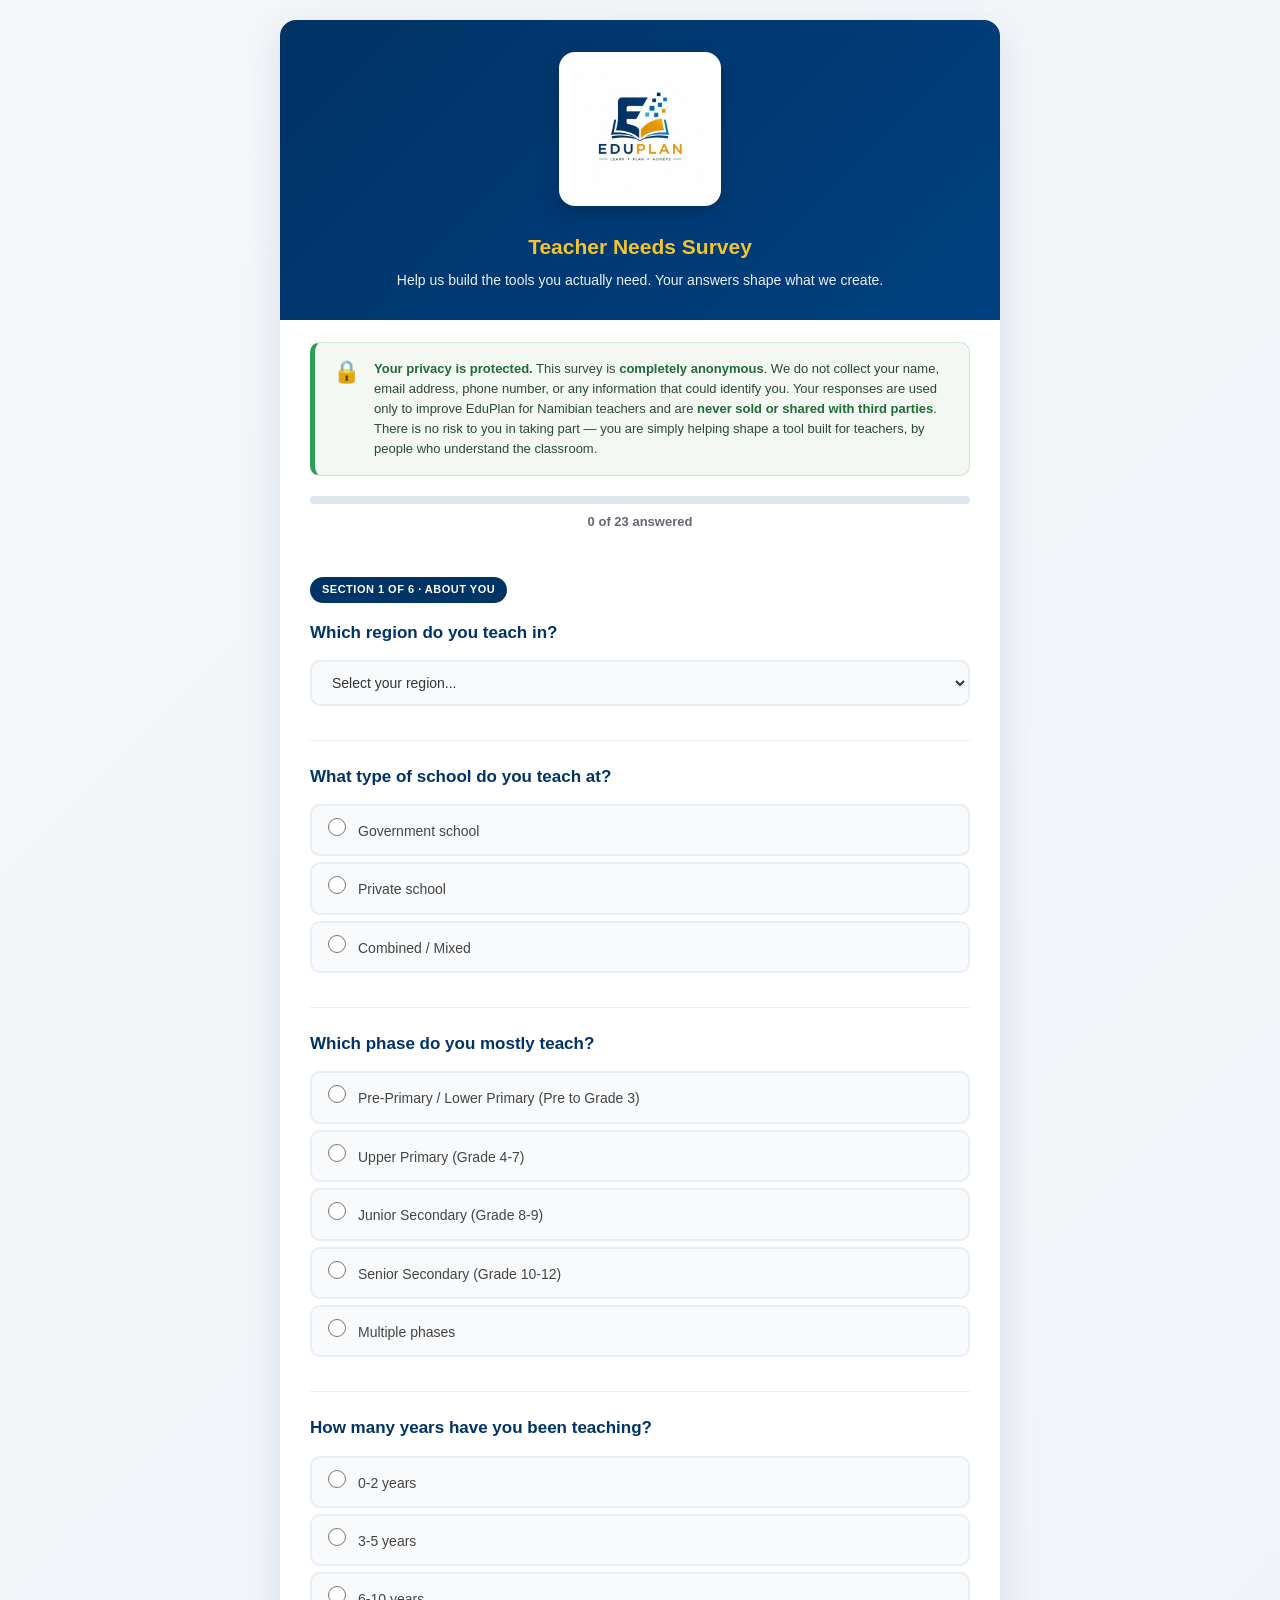
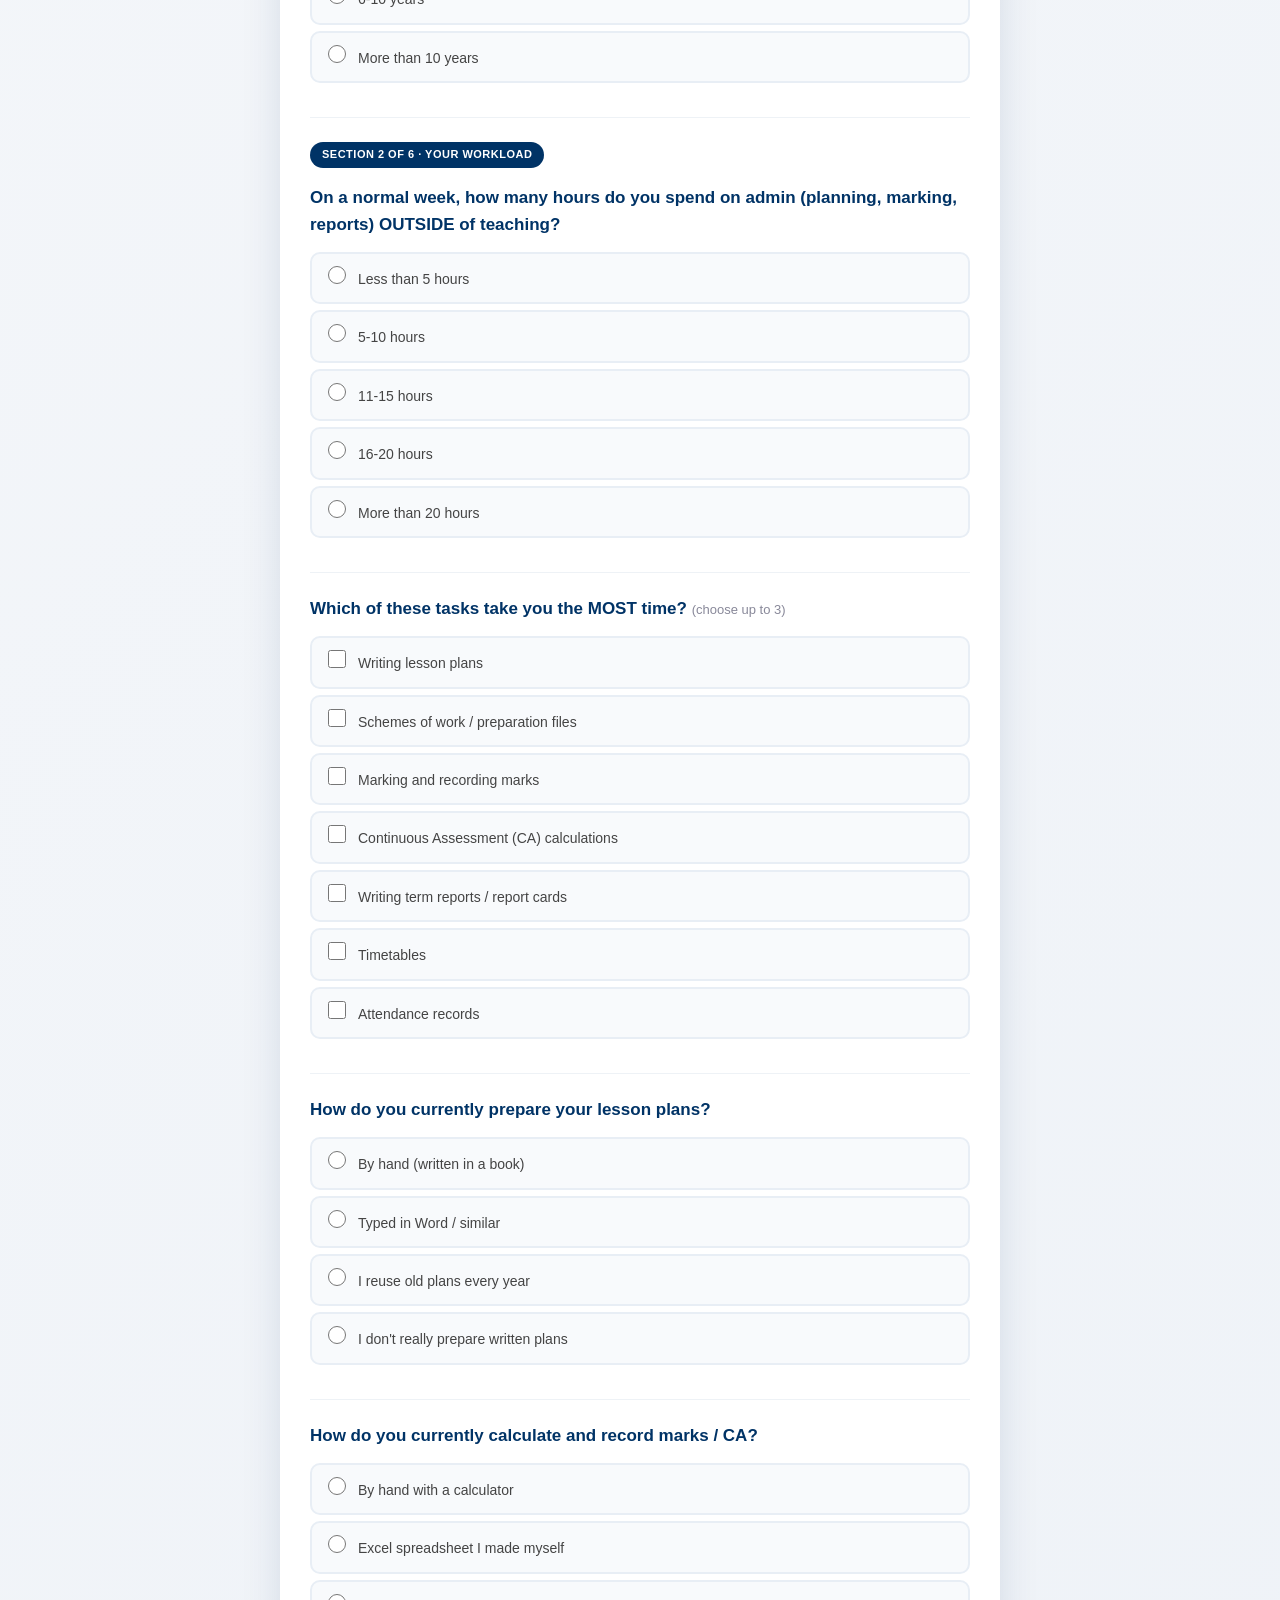
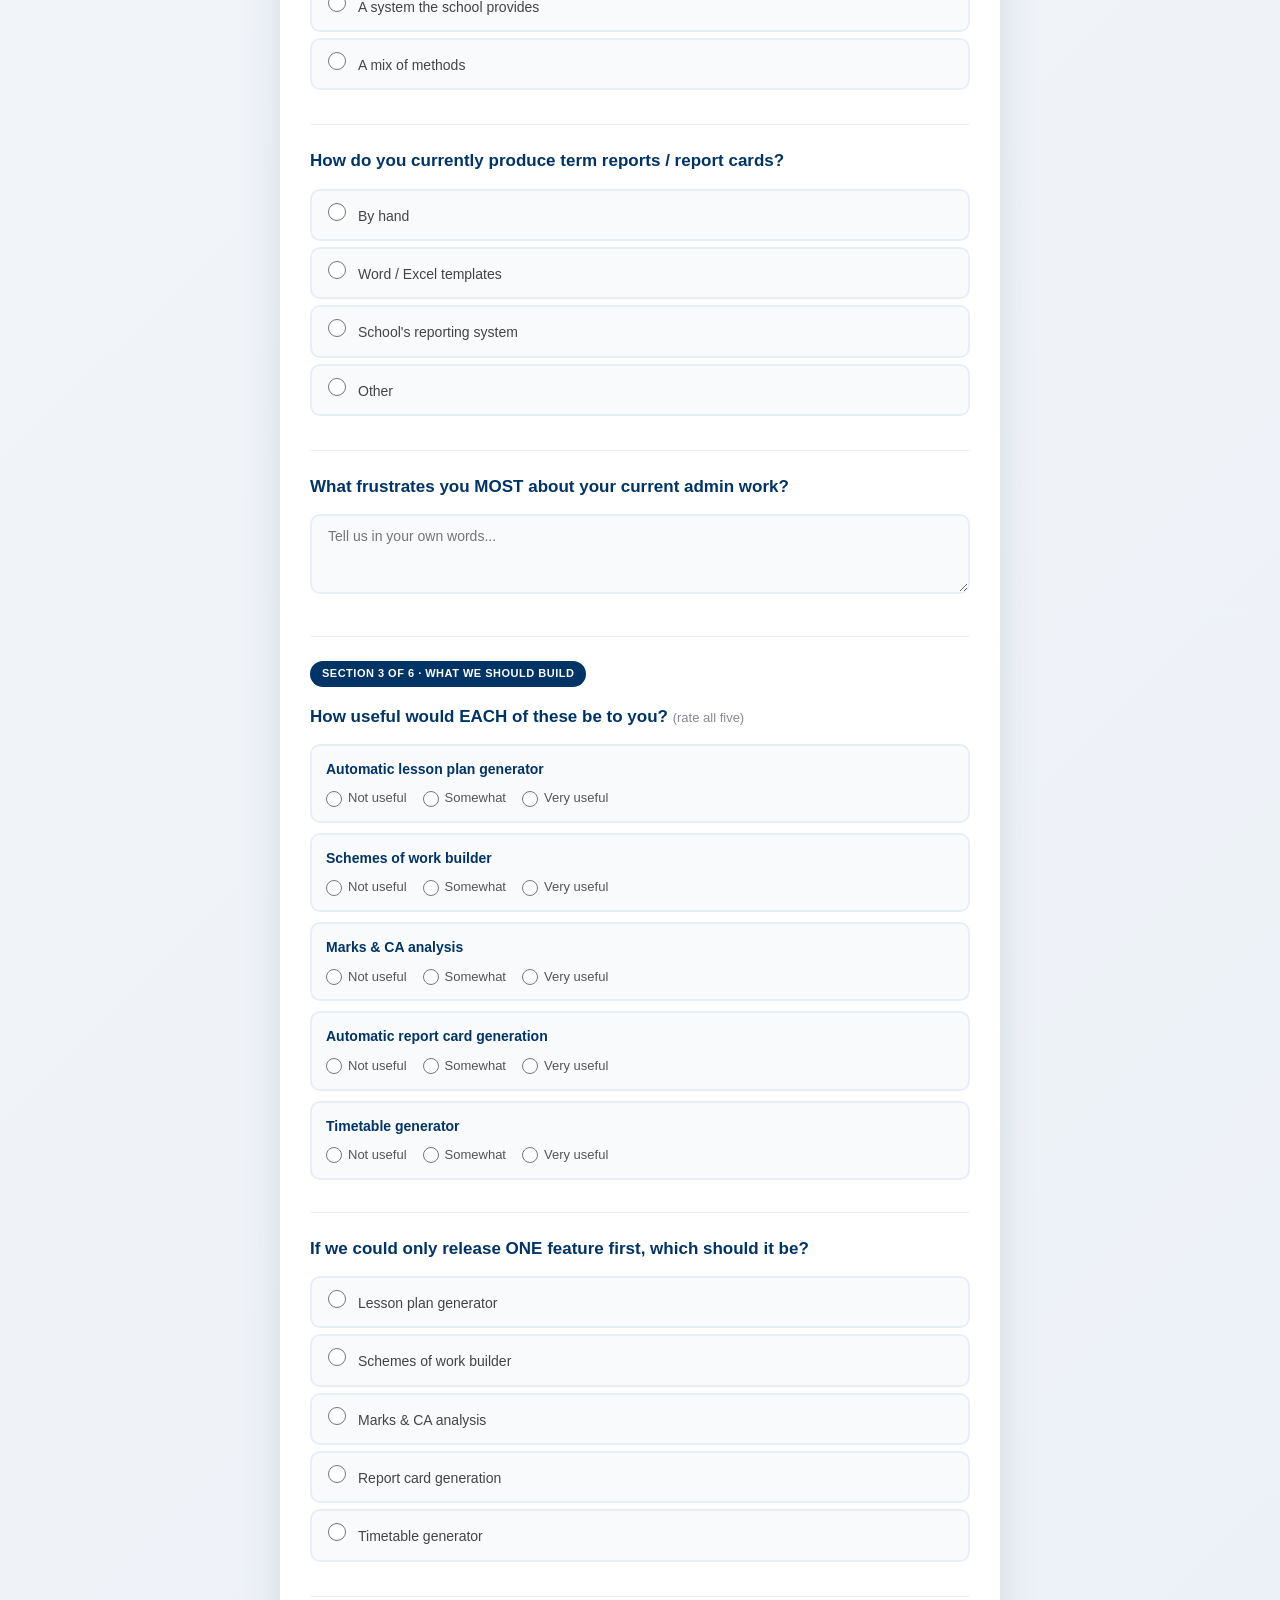
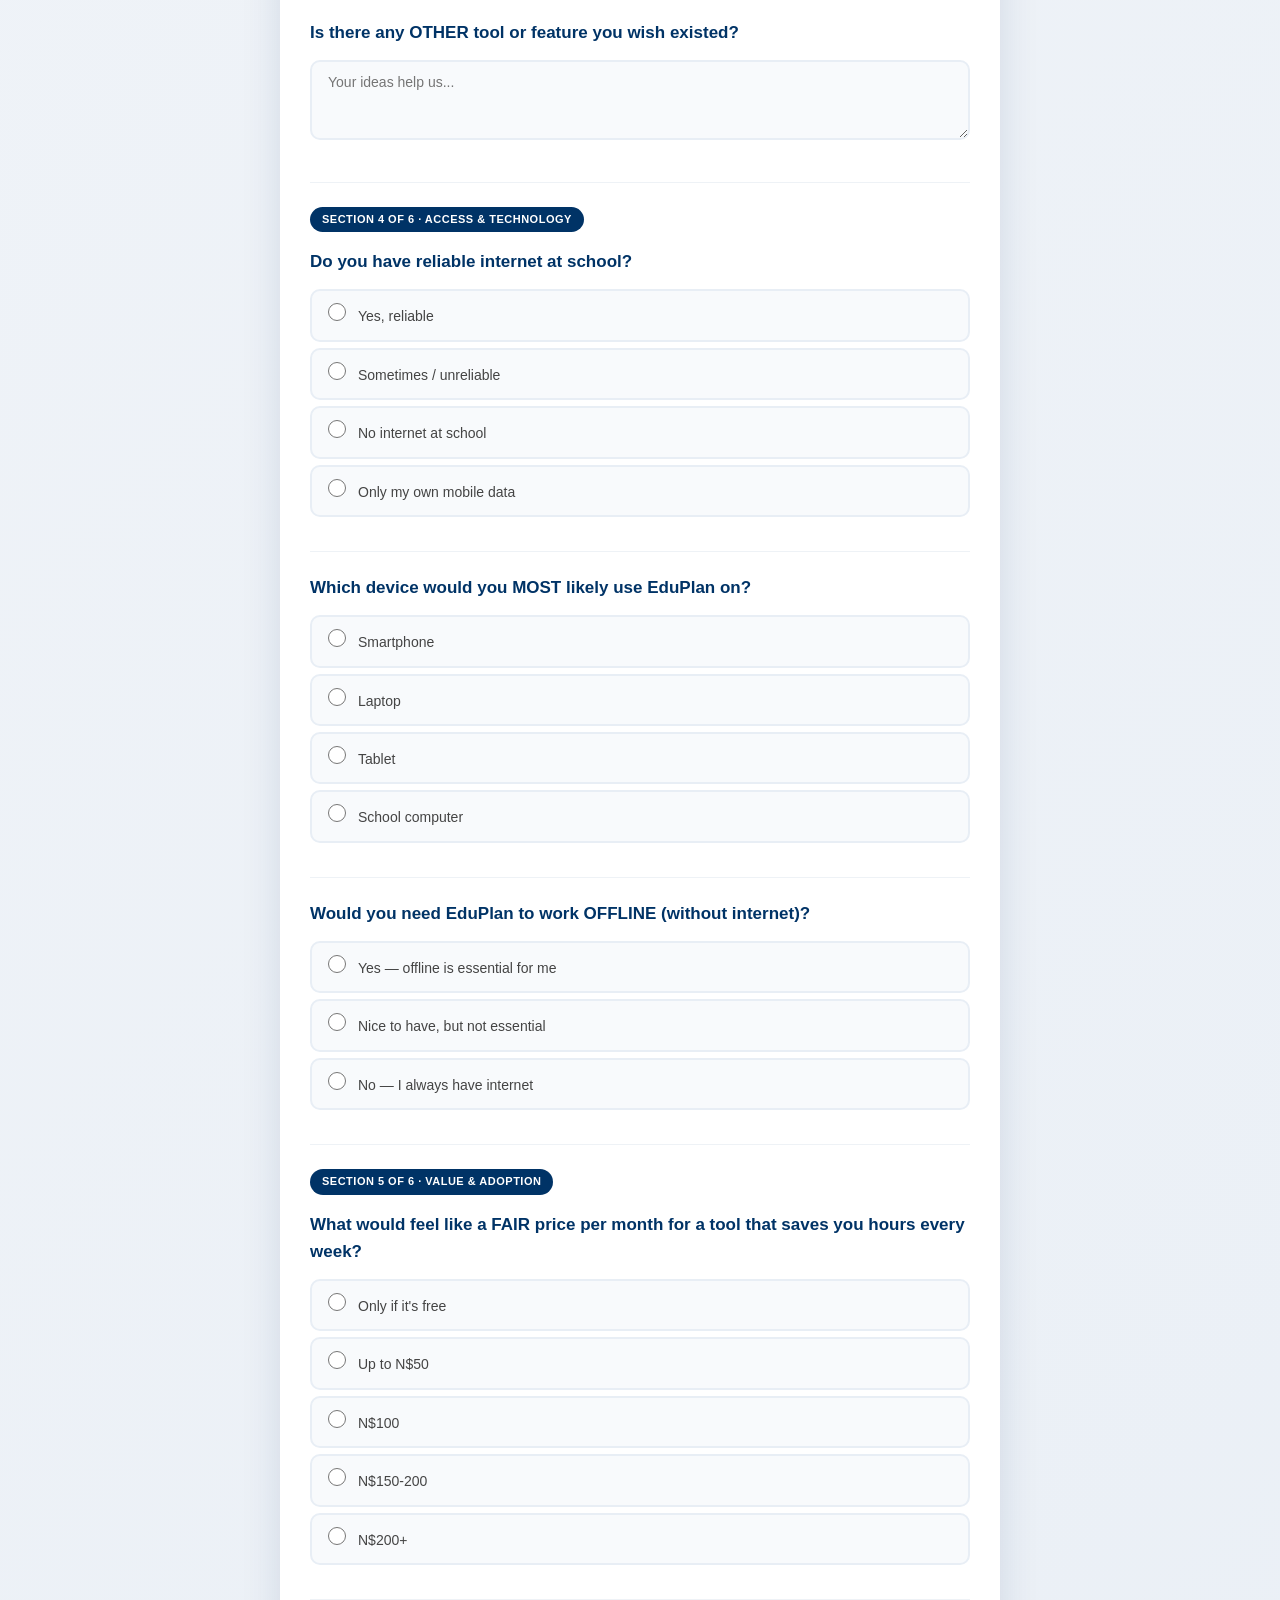
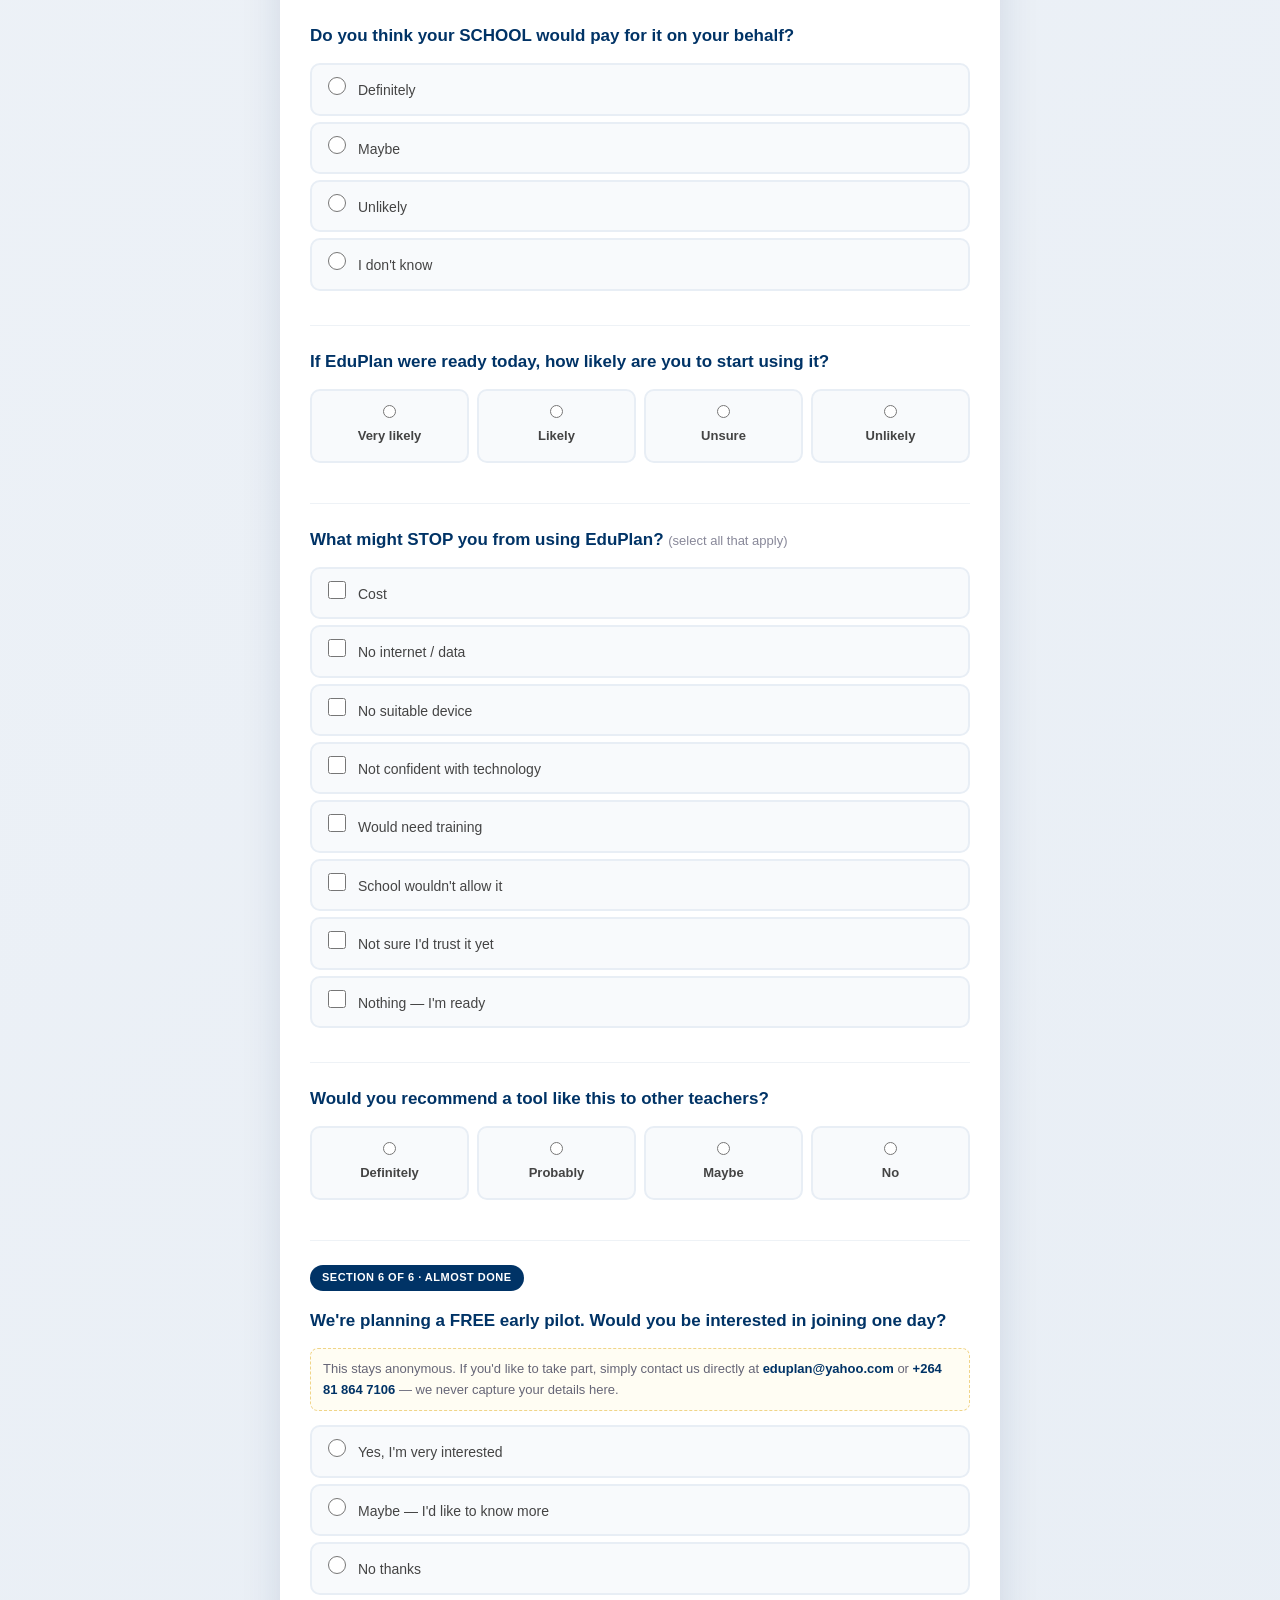
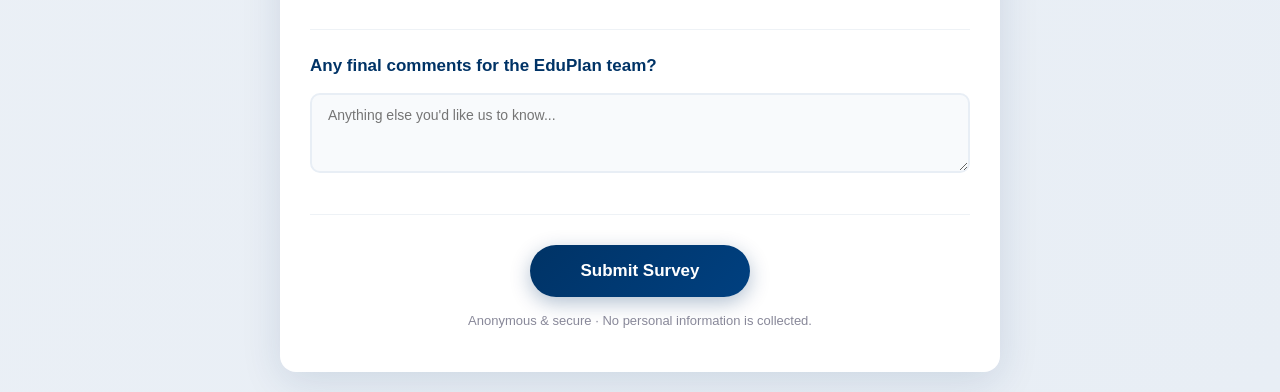
==== index.html @ f4e830ad "Add files via upload" ====
<!DOCTYPE html>
<html lang="en">

<head>
    <meta charset="UTF-8">
    <meta name="viewport" content="width=device-width, initial-scale=1.0">
    <title>EduPlan Namibia — Teacher Needs Survey</title>
    <link rel="stylesheet" href="styles.css">
</head>

<body>
    <div class="container">
        <div class="header">
            <div class="logo-card">
                <img src="[data-uri]"
                    alt="EduPlan Namibia Logo" class="logo-img">
            </div>
            <h2>Teacher Needs Survey</h2>
            <p class="subtitle">Help us build the tools you actually need. Your answers shape what we create.</p>
        </div>

        <!-- PRIVACY DISCLAIMER -->
        <div class="disclaimer">
            <div class="disclaimer-icon">🔒</div>
            <div class="disclaimer-text">
                <strong>Your privacy is protected.</strong>
                This survey is <strong>completely anonymous</strong>. We do not collect your name,
                email address, phone number, or any information that could identify you.
                Your responses are used only to improve EduPlan for Namibian teachers and are
                <strong>never sold or shared with third parties</strong>. There is no risk to you
                in taking part — you are simply helping shape a tool built for teachers, by people
                who understand the classroom.
            </div>
        </div>

        <div class="progress-container">
            <div class="progress-bar">
                <div class="progress-fill" id="progressFill"></div>
            </div>
            <p class="progress-text"><span id="currentQuestion">0</span> of <span id="totalQuestions">23</span> answered
            </p>
        </div>

        <form id="surveyForm" class="survey-form">

            <!-- SECTION 1: ABOUT YOU (anonymous) -->
            <div class="question-container" id="q1">
                <div class="question-header"><span class="section-label">Section 1 of 6 · About You</span></div>
                <h2>Which region do you teach in?</h2>
                <div class="form-group">
                    <select name="q1_region" class="select" required>
                        <option value="">Select your region...</option>
                        <option>Zambezi</option>
                        <option>Erongo</option>
                        <option>Hardap</option>
                        <option>//Karas</option>
                        <option>Kavango East</option>
                        <option>Kavango West</option>
                        <option>Khomas</option>
                        <option>Kunene</option>
                        <option>Ohangwena</option>
                        <option>Omaheke</option>
                        <option>Omusati</option>
                        <option>Oshana</option>
                        <option>Oshikoto</option>
                        <option>Otjozondjupa</option>
                    </select>
                </div>
            </div>

            <div class="question-container" id="q2">
                <h2>What type of school do you teach at?</h2>
                <div class="form-group">
                    <label class="radio-option"><input type="radio" name="q2_schooltype" value="government"
                            required><span class="radio-text">Government school</span></label>
                    <label class="radio-option"><input type="radio" name="q2_schooltype" value="private"><span
                            class="radio-text">Private school</span></label>
                    <label class="radio-option"><input type="radio" name="q2_schooltype" value="combined"><span
                            class="radio-text">Combined / Mixed</span></label>
                </div>
            </div>

            <div class="question-container" id="q3">
                <h2>Which phase do you mostly teach?</h2>
                <div class="form-group">
                    <label class="radio-option"><input type="radio" name="q3_grade" value="prelower" required><span
                            class="radio-text">Pre-Primary / Lower Primary (Pre to Grade 3)</span></label>
                    <label class="radio-option"><input type="radio" name="q3_grade" value="upperprimary"><span
                            class="radio-text">Upper Primary (Grade 4-7)</span></label>
                    <label class="radio-option"><input type="radio" name="q3_grade" value="junior"><span
                            class="radio-text">Junior Secondary (Grade 8-9)</span></label>
                    <label class="radio-option"><input type="radio" name="q3_grade" value="senior"><span
                            class="radio-text">Senior Secondary (Grade 10-12)</span></label>
                    <label class="radio-option"><input type="radio" name="q3_grade" value="multiple"><span
                            class="radio-text">Multiple phases</span></label>
                </div>
            </div>

            <div class="question-container" id="q4">
                <h2>How many years have you been teaching?</h2>
                <div class="form-group">
                    <label class="radio-option"><input type="radio" name="q4_experience" value="0-2" required><span
                            class="radio-text">0-2 years</span></label>
                    <label class="radio-option"><input type="radio" name="q4_experience" value="3-5"><span
                            class="radio-text">3-5 years</span></label>
                    <label class="radio-option"><input type="radio" name="q4_experience" value="6-10"><span
                            class="radio-text">6-10 years</span></label>
                    <label class="radio-option"><input type="radio" name="q4_experience" value="10+"><span
                            class="radio-text">More than 10 years</span></label>
                </div>
            </div>

            <!-- SECTION 2: WORKLOAD -->
            <div class="question-container" id="q5">
                <div class="question-header"><span class="section-label">Section 2 of 6 · Your Workload</span></div>
                <h2>On a normal week, how many hours do you spend on admin (planning, marking, reports) OUTSIDE of
                    teaching?</h2>
                <div class="form-group">
                    <label class="radio-option"><input type="radio" name="q5_adminhours" value="under5" required><span
                            class="radio-text">Less than 5 hours</span></label>
                    <label class="radio-option"><input type="radio" name="q5_adminhours" value="5-10"><span
                            class="radio-text">5-10 hours</span></label>
                    <label class="radio-option"><input type="radio" name="q5_adminhours" value="11-15"><span
                            class="radio-text">11-15 hours</span></label>
                    <label class="radio-option"><input type="radio" name="q5_adminhours" value="16-20"><span
                            class="radio-text">16-20 hours</span></label>
                    <label class="radio-option"><input type="radio" name="q5_adminhours" value="20+"><span
                            class="radio-text">More than 20 hours</span></label>
                </div>
            </div>

            <div class="question-container" id="q6">
                <h2>Which of these tasks take you the MOST time? <span class="optional">(choose up to 3)</span></h2>
                <div class="form-group">
                    <label class="checkbox-option"><input type="checkbox" name="q6_tasks" value="lesson_plans"><span
                            class="checkbox-text">Writing lesson plans</span></label>
                    <label class="checkbox-option"><input type="checkbox" name="q6_tasks" value="schemes"><span
                            class="checkbox-text">Schemes of work / preparation files</span></label>
                    <label class="checkbox-option"><input type="checkbox" name="q6_tasks" value="marking"><span
                            class="checkbox-text">Marking and recording marks</span></label>
                    <label class="checkbox-option"><input type="checkbox" name="q6_tasks" value="ca"><span
                            class="checkbox-text">Continuous Assessment (CA) calculations</span></label>
                    <label class="checkbox-option"><input type="checkbox" name="q6_tasks" value="reports"><span
                            class="checkbox-text">Writing term reports / report cards</span></label>
                    <label class="checkbox-option"><input type="checkbox" name="q6_tasks" value="timetable"><span
                            class="checkbox-text">Timetables</span></label>
                    <label class="checkbox-option"><input type="checkbox" name="q6_tasks" value="attendance"><span
                            class="checkbox-text">Attendance records</span></label>
                </div>
            </div>

            <div class="question-container" id="q7">
                <h2>How do you currently prepare your lesson plans?</h2>
                <div class="form-group">
                    <label class="radio-option"><input type="radio" name="q7_planning" value="byhand" required><span
                            class="radio-text">By hand (written in a book)</span></label>
                    <label class="radio-option"><input type="radio" name="q7_planning" value="word"><span
                            class="radio-text">Typed in Word / similar</span></label>
                    <label class="radio-option"><input type="radio" name="q7_planning" value="reuse"><span
                            class="radio-text">I reuse old plans every year</span></label>
                    <label class="radio-option"><input type="radio" name="q7_planning" value="none"><span
                            class="radio-text">I don't really prepare written plans</span></label>
                </div>
            </div>

            <div class="question-container" id="q8">
                <h2>How do you currently calculate and record marks / CA?</h2>
                <div class="form-group">
                    <label class="radio-option"><input type="radio" name="q8_marks" value="byhand" required><span
                            class="radio-text">By hand with a calculator</span></label>
                    <label class="radio-option"><input type="radio" name="q8_marks" value="excel"><span
                            class="radio-text">Excel spreadsheet I made myself</span></label>
                    <label class="radio-option"><input type="radio" name="q8_marks" value="school_system"><span
                            class="radio-text">A system the school provides</span></label>
                    <label class="radio-option"><input type="radio" name="q8_marks" value="mixed"><span
                            class="radio-text">A mix of methods</span></label>
                </div>
            </div>

            <div class="question-container" id="q9">
                <h2>How do you currently produce term reports / report cards?</h2>
                <div class="form-group">
                    <label class="radio-option"><input type="radio" name="q9_reports" value="byhand" required><span
                            class="radio-text">By hand</span></label>
                    <label class="radio-option"><input type="radio" name="q9_reports" value="word_excel"><span
                            class="radio-text">Word / Excel templates</span></label>
                    <label class="radio-option"><input type="radio" name="q9_reports" value="school_system"><span
                            class="radio-text">School's reporting system</span></label>
                    <label class="radio-option"><input type="radio" name="q9_reports" value="other"><span
                            class="radio-text">Other</span></label>
                </div>
            </div>

            <div class="question-container" id="q10">
                <h2>What frustrates you MOST about your current admin work?</h2>
                <div class="form-group">
                    <textarea name="q10_frustration" rows="3" class="textarea"
                        placeholder="Tell us in your own words..."></textarea>
                </div>
            </div>

            <!-- SECTION 3: FEATURE PRIORITIES -->
            <div class="question-container" id="q11">
                <div class="question-header"><span class="section-label">Section 3 of 6 · What We Should Build</span>
                </div>
                <h2>How useful would EACH of these be to you? <span class="optional">(rate all five)</span></h2>

                <div class="matrix-row">
                    <p class="matrix-label">Automatic lesson plan generator</p>
                    <div class="matrix-options">
                        <label><input type="radio" name="q11_lesson" value="not" required> Not useful</label>
                        <label><input type="radio" name="q11_lesson" value="somewhat"> Somewhat</label>
                        <label><input type="radio" name="q11_lesson" value="very"> Very useful</label>
                    </div>
                </div>
                <div class="matrix-row">
                    <p class="matrix-label">Schemes of work builder</p>
                    <div class="matrix-options">
                        <label><input type="radio" name="q11_schemes" value="not" required> Not useful</label>
                        <label><input type="radio" name="q11_schemes" value="somewhat"> Somewhat</label>
                        <label><input type="radio" name="q11_schemes" value="very"> Very useful</label>
                    </div>
                </div>
                <div class="matrix-row">
                    <p class="matrix-label">Marks &amp; CA analysis</p>
                    <div class="matrix-options">
                        <label><input type="radio" name="q11_marks" value="not" required> Not useful</label>
                        <label><input type="radio" name="q11_marks" value="somewhat"> Somewhat</label>
                        <label><input type="radio" name="q11_marks" value="very"> Very useful</label>
                    </div>
                </div>
                <div class="matrix-row">
                    <p class="matrix-label">Automatic report card generation</p>
                    <div class="matrix-options">
                        <label><input type="radio" name="q11_reports" value="not" required> Not useful</label>
                        <label><input type="radio" name="q11_reports" value="somewhat"> Somewhat</label>
                        <label><input type="radio" name="q11_reports" value="very"> Very useful</label>
                    </div>
                </div>
                <div class="matrix-row">
                    <p class="matrix-label">Timetable generator</p>
                    <div class="matrix-options">
                        <label><input type="radio" name="q11_timetable" value="not" required> Not useful</label>
                        <label><input type="radio" name="q11_timetable" value="somewhat"> Somewhat</label>
                        <label><input type="radio" name="q11_timetable" value="very"> Very useful</label>
                    </div>
                </div>
            </div>

            <div class="question-container" id="q12">
                <h2>If we could only release ONE feature first, which should it be?</h2>
                <div class="form-group">
                    <label class="radio-option"><input type="radio" name="q12_topfeature" value="lesson" required><span
                            class="radio-text">Lesson plan generator</span></label>
                    <label class="radio-option"><input type="radio" name="q12_topfeature" value="schemes"><span
                            class="radio-text">Schemes of work builder</span></label>
                    <label class="radio-option"><input type="radio" name="q12_topfeature" value="marks"><span
                            class="radio-text">Marks &amp; CA analysis</span></label>
                    <label class="radio-option"><input type="radio" name="q12_topfeature" value="reports"><span
                            class="radio-text">Report card generation</span></label>
                    <label class="radio-option"><input type="radio" name="q12_topfeature" value="timetable"><span
                            class="radio-text">Timetable generator</span></label>
                </div>
            </div>

            <div class="question-container" id="q13">
                <h2>Is there any OTHER tool or feature you wish existed?</h2>
                <div class="form-group">
                    <textarea name="q13_otherfeatures" rows="3" class="textarea"
                        placeholder="Your ideas help us..."></textarea>
                </div>
            </div>

            <!-- SECTION 4: ACCESS & TECHNOLOGY -->
            <div class="question-container" id="q14">
                <div class="question-header"><span class="section-label">Section 4 of 6 · Access &amp; Technology</span>
                </div>
                <h2>Do you have reliable internet at school?</h2>
                <div class="form-group">
                    <label class="radio-option"><input type="radio" name="q14_internet" value="yes" required><span
                            class="radio-text">Yes, reliable</span></label>
                    <label class="radio-option"><input type="radio" name="q14_internet" value="sometimes"><span
                            class="radio-text">Sometimes / unreliable</span></label>
                    <label class="radio-option"><input type="radio" name="q14_internet" value="no"><span
                            class="radio-text">No internet at school</span></label>
                    <label class="radio-option"><input type="radio" name="q14_internet" value="own_data"><span
                            class="radio-text">Only my own mobile data</span></label>
                </div>
            </div>

            <div class="question-container" id="q15">
                <h2>Which device would you MOST likely use EduPlan on?</h2>
                <div class="form-group">
                    <label class="radio-option"><input type="radio" name="q15_device" value="smartphone" required><span
                            class="radio-text">Smartphone</span></label>
                    <label class="radio-option"><input type="radio" name="q15_device" value="laptop"><span
                            class="radio-text">Laptop</span></label>
                    <label class="radio-option"><input type="radio" name="q15_device" value="tablet"><span
                            class="radio-text">Tablet</span></label>
                    <label class="radio-option"><input type="radio" name="q15_device" value="school_computer"><span
                            class="radio-text">School computer</span></label>
                </div>
            </div>

            <div class="question-container" id="q16">
                <h2>Would you need EduPlan to work OFFLINE (without internet)?</h2>
                <div class="form-group">
                    <label class="radio-option"><input type="radio" name="q16_offline" value="essential" required><span
                            class="radio-text">Yes — offline is essential for me</span></label>
                    <label class="radio-option"><input type="radio" name="q16_offline" value="nice"><span
                            class="radio-text">Nice to have, but not essential</span></label>
                    <label class="radio-option"><input type="radio" name="q16_offline" value="no"><span
                            class="radio-text">No — I always have internet</span></label>
                </div>
            </div>

            <!-- SECTION 5: VALUE & ADOPTION -->
            <div class="question-container" id="q17">
                <div class="question-header"><span class="section-label">Section 5 of 6 · Value &amp; Adoption</span>
                </div>
                <h2>What would feel like a FAIR price per month for a tool that saves you hours every week?</h2>
                <div class="form-group">
                    <label class="radio-option"><input type="radio" name="q17_pay" value="free" required><span
                            class="radio-text">Only if it's free</span></label>
                    <label class="radio-option"><input type="radio" name="q17_pay" value="50"><span
                            class="radio-text">Up to N$50</span></label>
                    <label class="radio-option"><input type="radio" name="q17_pay" value="100"><span
                            class="radio-text">N$100</span></label>
                    <label class="radio-option"><input type="radio" name="q17_pay" value="150-200"><span
                            class="radio-text">N$150-200</span></label>
                    <label class="radio-option"><input type="radio" name="q17_pay" value="200+"><span
                            class="radio-text">N$200+</span></label>
                </div>
            </div>

            <div class="question-container" id="q18">
                <h2>Do you think your SCHOOL would pay for it on your behalf?</h2>
                <div class="form-group">
                    <label class="radio-option"><input type="radio" name="q18_schoolpay" value="definitely"
                            required><span class="radio-text">Definitely</span></label>
                    <label class="radio-option"><input type="radio" name="q18_schoolpay" value="maybe"><span
                            class="radio-text">Maybe</span></label>
                    <label class="radio-option"><input type="radio" name="q18_schoolpay" value="unlikely"><span
                            class="radio-text">Unlikely</span></label>
                    <label class="radio-option"><input type="radio" name="q18_schoolpay" value="dontknow"><span
                            class="radio-text">I don't know</span></label>
                </div>
            </div>

            <div class="question-container" id="q19">
                <h2>If EduPlan were ready today, how likely are you to start using it?</h2>
                <div class="form-group rating-group">
                    <label class="rating-option"><input type="radio" name="q19_uselikely" value="very_likely"
                            required><span class="rating-text">Very likely</span></label>
                    <label class="rating-option"><input type="radio" name="q19_uselikely" value="likely"><span
                            class="rating-text">Likely</span></label>
                    <label class="rating-option"><input type="radio" name="q19_uselikely" value="unsure"><span
                            class="rating-text">Unsure</span></label>
                    <label class="rating-option"><input type="radio" name="q19_uselikely" value="unlikely"><span
                            class="rating-text">Unlikely</span></label>
                </div>
            </div>

            <div class="question-container" id="q20">
                <h2>What might STOP you from using EduPlan? <span class="optional">(select all that apply)</span></h2>
                <div class="form-group">
                    <label class="checkbox-option"><input type="checkbox" name="q20_barriers" value="cost"><span
                            class="checkbox-text">Cost</span></label>
                    <label class="checkbox-option"><input type="checkbox" name="q20_barriers" value="internet"><span
                            class="checkbox-text">No internet / data</span></label>
                    <label class="checkbox-option"><input type="checkbox" name="q20_barriers" value="device"><span
                            class="checkbox-text">No suitable device</span></label>
                    <label class="checkbox-option"><input type="checkbox" name="q20_barriers"
                            value="tech_confidence"><span class="checkbox-text">Not confident with
                            technology</span></label>
                    <label class="checkbox-option"><input type="checkbox" name="q20_barriers" value="training"><span
                            class="checkbox-text">Would need training</span></label>
                    <label class="checkbox-option"><input type="checkbox" name="q20_barriers" value="school"><span
                            class="checkbox-text">School wouldn't allow it</span></label>
                    <label class="checkbox-option"><input type="checkbox" name="q20_barriers" value="trust"><span
                            class="checkbox-text">Not sure I'd trust it yet</span></label>
                    <label class="checkbox-option"><input type="checkbox" name="q20_barriers" value="none"><span
                            class="checkbox-text">Nothing — I'm ready</span></label>
                </div>
            </div>

            <div class="question-container" id="q21">
                <h2>Would you recommend a tool like this to other teachers?</h2>
                <div class="form-group rating-group">
                    <label class="rating-option"><input type="radio" name="q21_recommend" value="definitely"
                            required><span class="rating-text">Definitely</span></label>
                    <label class="rating-option"><input type="radio" name="q21_recommend" value="probably"><span
                            class="rating-text">Probably</span></label>
                    <label class="rating-option"><input type="radio" name="q21_recommend" value="maybe"><span
                            class="rating-text">Maybe</span></label>
                    <label class="rating-option"><input type="radio" name="q21_recommend" value="no"><span
                            class="rating-text">No</span></label>
                </div>
            </div>

            <!-- SECTION 6: PILOT & FINAL -->
            <div class="question-container" id="q22">
                <div class="question-header"><span class="section-label">Section 6 of 6 · Almost Done</span></div>
                <h2>We're planning a FREE early pilot. Would you be interested in joining one day?</h2>
                <p class="note">This stays anonymous. If you'd like to take part, simply contact us directly at
                    <strong>eduplan@yahoo.com</strong> or <strong>+264 81 864 7106</strong> — we never capture your
                    details here.
                </p>
                <div class="form-group">
                    <label class="radio-option"><input type="radio" name="q22_pilot" value="yes" required><span
                            class="radio-text">Yes, I'm very interested</span></label>
                    <label class="radio-option"><input type="radio" name="q22_pilot" value="maybe"><span
                            class="radio-text">Maybe — I'd like to know more</span></label>
                    <label class="radio-option"><input type="radio" name="q22_pilot" value="no"><span
                            class="radio-text">No thanks</span></label>
                </div>
            </div>

            <div class="question-container" id="q23">
                <h2>Any final comments for the EduPlan team?</h2>
                <div class="form-group">
                    <textarea name="q23_comments" rows="3" class="textarea"
                        placeholder="Anything else you'd like us to know..."></textarea>
                </div>
            </div>

            <div class="form-actions">
                <button type="submit" class="btn-submit" id="submitBtn">Submit Survey</button>
                <p class="form-hint">Anonymous &amp; secure · No personal information is collected.</p>
            </div>
        </form>

        <div class="success-message" id="successMessage" style="display:none;">
            <div class="success-content">
                <h2>✓ Thank You!</h2>
                <p>Your anonymous responses have been received.</p>
                <p>You are helping build a tool made for Namibian teachers, by people who understand the classroom.</p>
                <p style="margin-top:20px; font-size:14px; color:#666;">
                    EduPlan Namibia · Lifa-Kay Investment CC<br>
                    https://eduplan.linusite.com<br>
                    +264 81 864 7106 · eduplan@yahoo.com
                </p>
            </div>
        </div>
    </div>
    <script src="script.js"></script>
</body>

</html>
---- styles.css ----
/* ============================================
   EduPlan Namibia — Teacher Needs Survey
   Brand: Navy #003366 | Gold #F4C430
   ============================================ */

* {
    margin: 0;
    padding: 0;
    box-sizing: border-box;
}

body {
    font-family: 'Segoe UI', Tahoma, Geneva, Verdana, sans-serif;
    background: linear-gradient(135deg, #f5f7fa 0%, #e8eef5 100%);
    color: #333;
    line-height: 1.6;
    padding: 20px 10px;
}

.container {
    max-width: 720px;
    margin: 0 auto;
    background: #fff;
    border-radius: 16px;
    box-shadow: 0 10px 40px rgba(0, 51, 102, 0.12);
    overflow: hidden;
}

/* HEADER */
.header {
    background: linear-gradient(135deg, #003366 0%, #004080 100%);
    color: #fff;
    padding: 32px 30px 28px;
    text-align: center;
}

.logo-card {
    display: inline-block;
    background: #fff;
    padding: 12px 16px;
    border-radius: 16px;
    box-shadow: 0 6px 18px rgba(0, 0, 0, 0.18);
    margin-bottom: 16px;
}

.logo-img {
    display: block;
    width: 130px;
    height: auto;
}

.header h2 {
    font-size: 21px;
    font-weight: 600;
    color: #F4C430;
    margin-bottom: 6px;
}

.subtitle {
    font-size: 14px;
    opacity: 0.92;
    font-weight: 300;
}

/* PRIVACY DISCLAIMER */
.disclaimer {
    display: flex;
    gap: 14px;
    align-items: flex-start;
    margin: 22px 30px 0;
    padding: 16px 18px;
    background: #f3f8f3;
    border: 1px solid #cfe6d2;
    border-left: 5px solid #2e9e54;
    border-radius: 10px;
}

.disclaimer-icon {
    font-size: 22px;
    line-height: 1.2;
    flex-shrink: 0;
}

.disclaimer-text {
    font-size: 13px;
    color: #2c4a35;
    line-height: 1.55;
}

.disclaimer-text strong {
    color: #1f6b3a;
}

/* PROGRESS */
.progress-container {
    padding: 20px 30px 0;
}

.progress-bar {
    height: 8px;
    background: #e0e6ed;
    border-radius: 10px;
    overflow: hidden;
}

.progress-fill {
    height: 100%;
    width: 0%;
    background: linear-gradient(90deg, #F4C430 0%, #ffd75e 100%);
    border-radius: 10px;
    transition: width 0.4s ease;
}

.progress-text {
    text-align: center;
    font-size: 13px;
    color: #667;
    margin-top: 8px;
    font-weight: 600;
}

/* FORM */
.survey-form {
    padding: 20px 30px 30px;
}

.question-container {
    padding: 22px 0;
    border-bottom: 1px solid #eef2f6;
    animation: fadeIn 0.3s ease;
}

@keyframes fadeIn {
    from {
        opacity: 0;
        transform: translateY(8px);
    }

    to {
        opacity: 1;
        transform: translateY(0);
    }
}

.question-header {
    margin-bottom: 4px;
}

.section-label {
    display: inline-block;
    background: #003366;
    color: #fff;
    font-size: 11px;
    font-weight: 600;
    padding: 4px 12px;
    border-radius: 20px;
    margin-bottom: 12px;
    text-transform: uppercase;
    letter-spacing: 0.5px;
}

.question-container h2 {
    font-size: 17px;
    color: #003366;
    margin-bottom: 14px;
    font-weight: 600;
}

.optional {
    font-size: 13px;
    font-weight: 400;
    color: #889;
}

.note {
    font-size: 13px;
    color: #667;
    background: #fffdf3;
    border: 1px dashed #f0d488;
    border-radius: 8px;
    padding: 10px 12px;
    margin-bottom: 14px;
}

.note strong {
    color: #003366;
}

.form-group {
    margin-bottom: 12px;
}

.form-group label {
    display: block;
    font-size: 14px;
    color: #555;
    margin-bottom: 6px;
    font-weight: 500;
}

/* RADIO & CHECKBOX */
.radio-option,
.checkbox-option {
    display: flex;
    align-items: center;
    padding: 12px 16px;
    margin-bottom: 8px;
    background: #f8fafc;
    border: 2px solid #e8eef5;
    border-radius: 10px;
    cursor: pointer;
    transition: all 0.2s ease;
}

.radio-option:hover,
.checkbox-option:hover {
    border-color: #F4C430;
    background: #fffdf5;
}

.radio-option input,
.checkbox-option input {
    margin-right: 12px;
    width: 18px;
    height: 18px;
    accent-color: #003366;
    cursor: pointer;
    flex-shrink: 0;
}

.radio-option:has(input:checked),
.checkbox-option:has(input:checked) {
    border-color: #003366;
    background: #eef4fb;
}

.radio-option input:checked~.radio-text,
.checkbox-option input:checked~.checkbox-text {
    color: #003366;
    font-weight: 600;
}

.radio-text,
.checkbox-text {
    font-size: 14px;
    color: #444;
}

/* MATRIX */
.matrix-row {
    padding: 12px 14px;
    margin-bottom: 10px;
    background: #f8fafc;
    border: 2px solid #e8eef5;
    border-radius: 10px;
}

.matrix-label {
    font-size: 14px;
    font-weight: 600;
    color: #003366;
    margin-bottom: 8px;
}

.matrix-options {
    display: flex;
    gap: 16px;
    flex-wrap: wrap;
}

.matrix-options label {
    display: flex;
    align-items: center;
    gap: 6px;
    font-size: 13px;
    color: #555;
    font-weight: 500;
    margin: 0;
    cursor: pointer;
}

.matrix-options input {
    accent-color: #003366;
    width: 16px;
    height: 16px;
    cursor: pointer;
}

/* RATING */
.rating-group {
    display: flex;
    gap: 8px;
    flex-wrap: wrap;
}

.rating-option {
    flex: 1;
    min-width: 90px;
    text-align: center;
    padding: 14px 8px;
    background: #f8fafc;
    border: 2px solid #e8eef5;
    border-radius: 10px;
    cursor: pointer;
    transition: all 0.2s ease;
}

.rating-option:hover {
    border-color: #F4C430;
}

.rating-option input {
    display: block;
    margin: 0 auto 6px;
    accent-color: #003366;
}

.rating-option:has(input:checked) {
    border-color: #003366;
    background: #eef4fb;
}

.rating-text {
    font-size: 13px;
    font-weight: 600;
    color: #444;
}

/* INPUTS */
.input,
.textarea,
.select {
    width: 100%;
    padding: 12px 16px;
    font-size: 14px;
    font-family: inherit;
    border: 2px solid #e8eef5;
    border-radius: 10px;
    background: #f8fafc;
    transition: all 0.2s ease;
    color: #333;
}

.input:focus,
.textarea:focus,
.select:focus {
    outline: none;
    border-color: #003366;
    background: #fff;
}

.textarea {
    resize: vertical;
    min-height: 80px;
}

/* SUBMIT */
.form-actions {
    padding: 30px 0 10px;
    text-align: center;
}

.btn-submit {
    background: linear-gradient(135deg, #003366 0%, #004080 100%);
    color: #fff;
    font-size: 17px;
    font-weight: 600;
    padding: 16px 50px;
    border: none;
    border-radius: 50px;
    cursor: pointer;
    transition: all 0.3s ease;
    box-shadow: 0 6px 20px rgba(0, 51, 102, 0.3);
}

.btn-submit:hover {
    transform: translateY(-2px);
    box-shadow: 0 8px 26px rgba(0, 51, 102, 0.4);
}

.btn-submit:active {
    transform: translateY(0);
}

.btn-submit:disabled {
    background: #99a;
    cursor: not-allowed;
    transform: none;
}

.form-hint {
    margin-top: 14px;
    font-size: 13px;
    color: #889;
}

/* SUCCESS */
.success-message {
    padding: 60px 30px;
    text-align: center;
    animation: fadeIn 0.5s ease;
}

.success-content h2 {
    color: #003366;
    font-size: 32px;
    margin-bottom: 16px;
}

.success-content p {
    color: #555;
    font-size: 16px;
    margin-bottom: 10px;
}

/* MOBILE */
@media (max-width: 600px) {
    body {
        padding: 10px 5px;
    }

    .header {
        padding: 26px 20px 22px;
    }

    .logo-img {
        width: 110px;
    }

    .disclaimer {
        margin: 18px 16px 0;
    }

    .survey-form {
        padding: 16px 18px 24px;
    }

    .question-container h2 {
        font-size: 16px;
    }

    .rating-option {
        min-width: 70px;
    }

    .matrix-options {
        gap: 10px;
    }

    .btn-submit {
        padding: 14px 36px;
        font-size: 16px;
    }
}
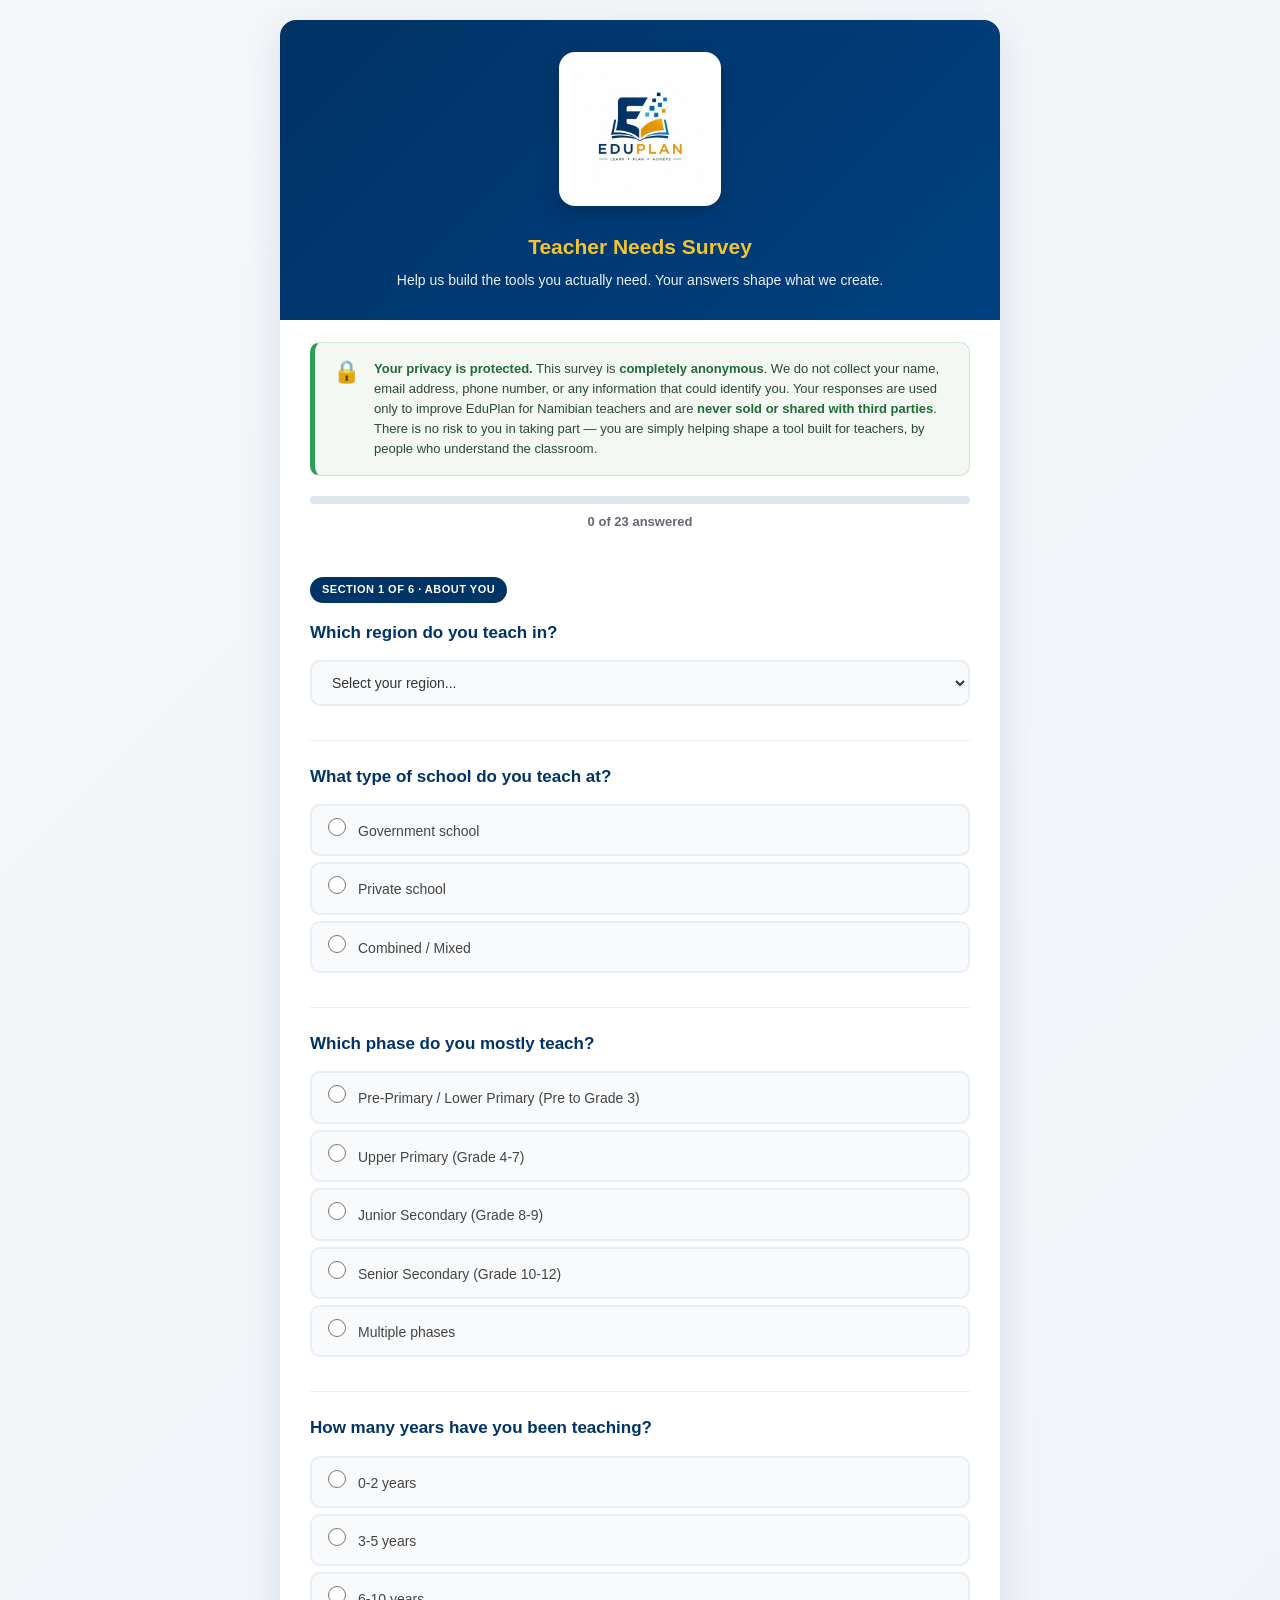
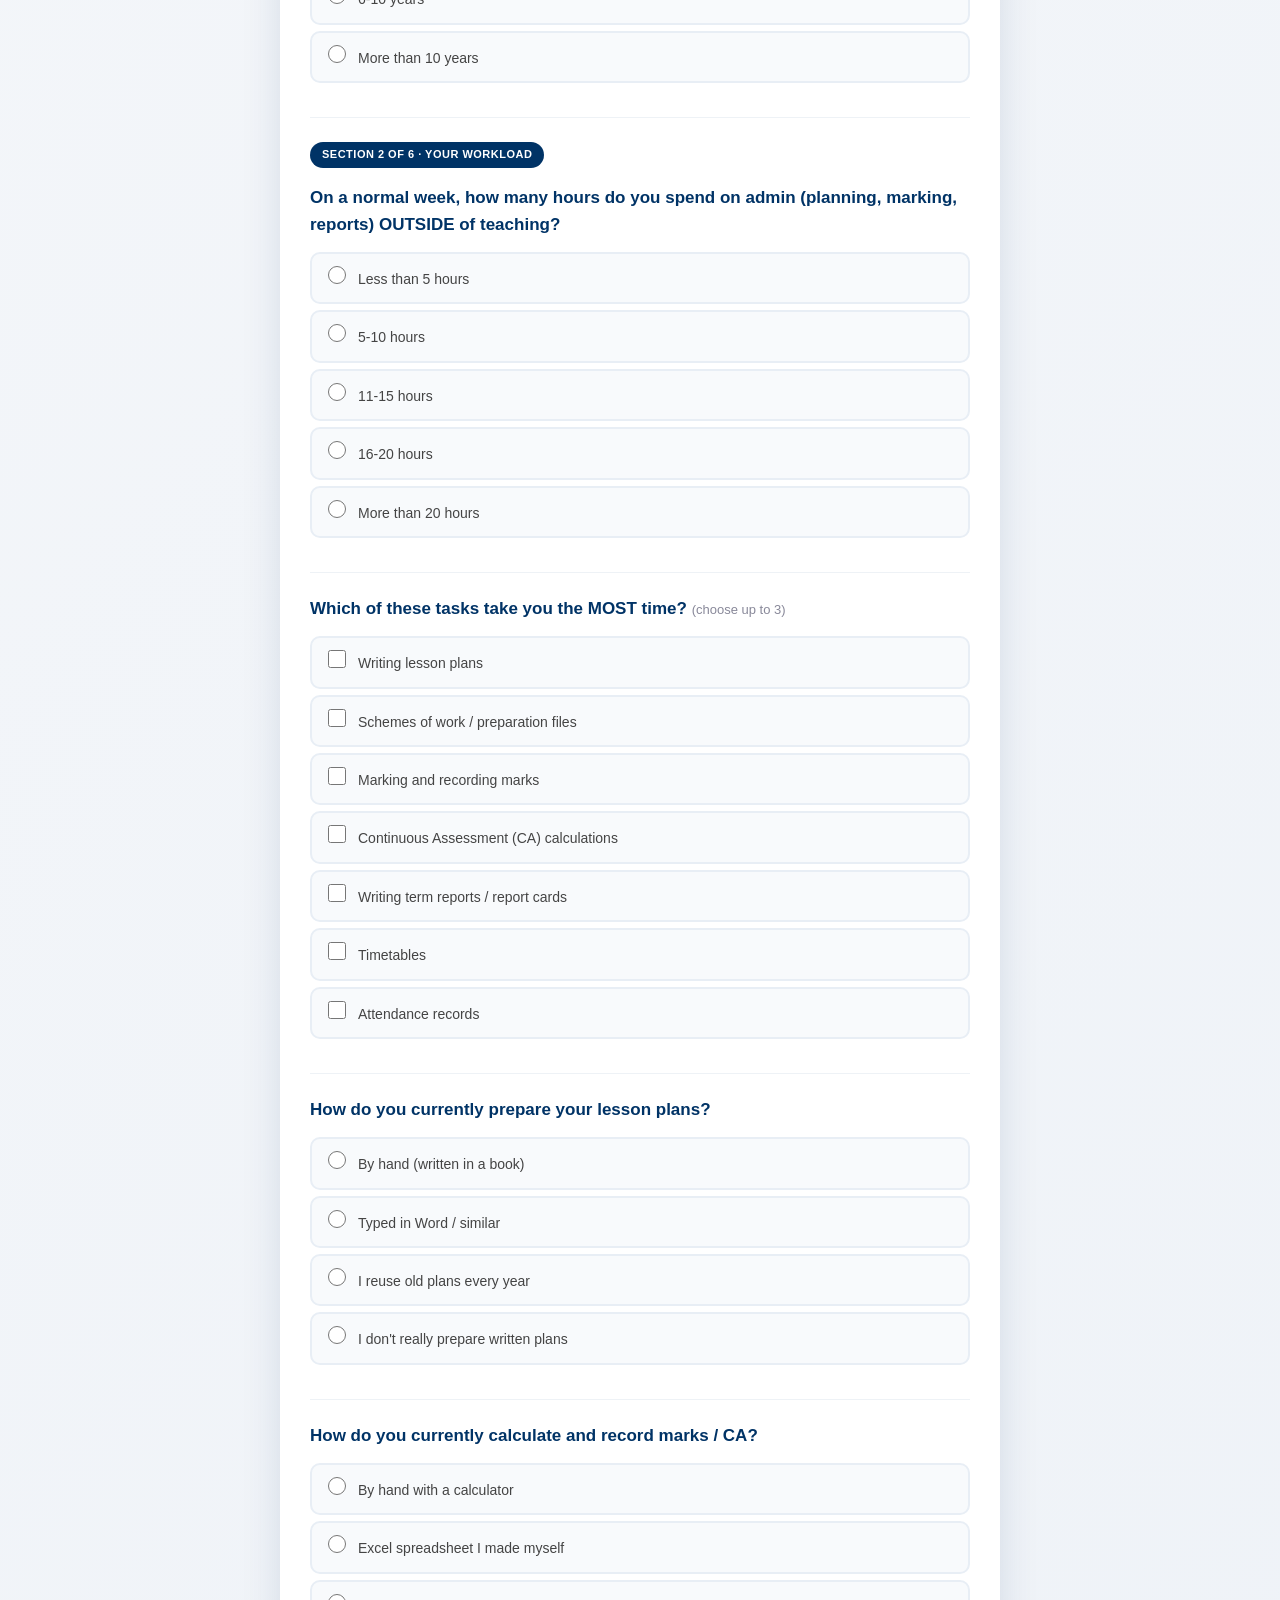
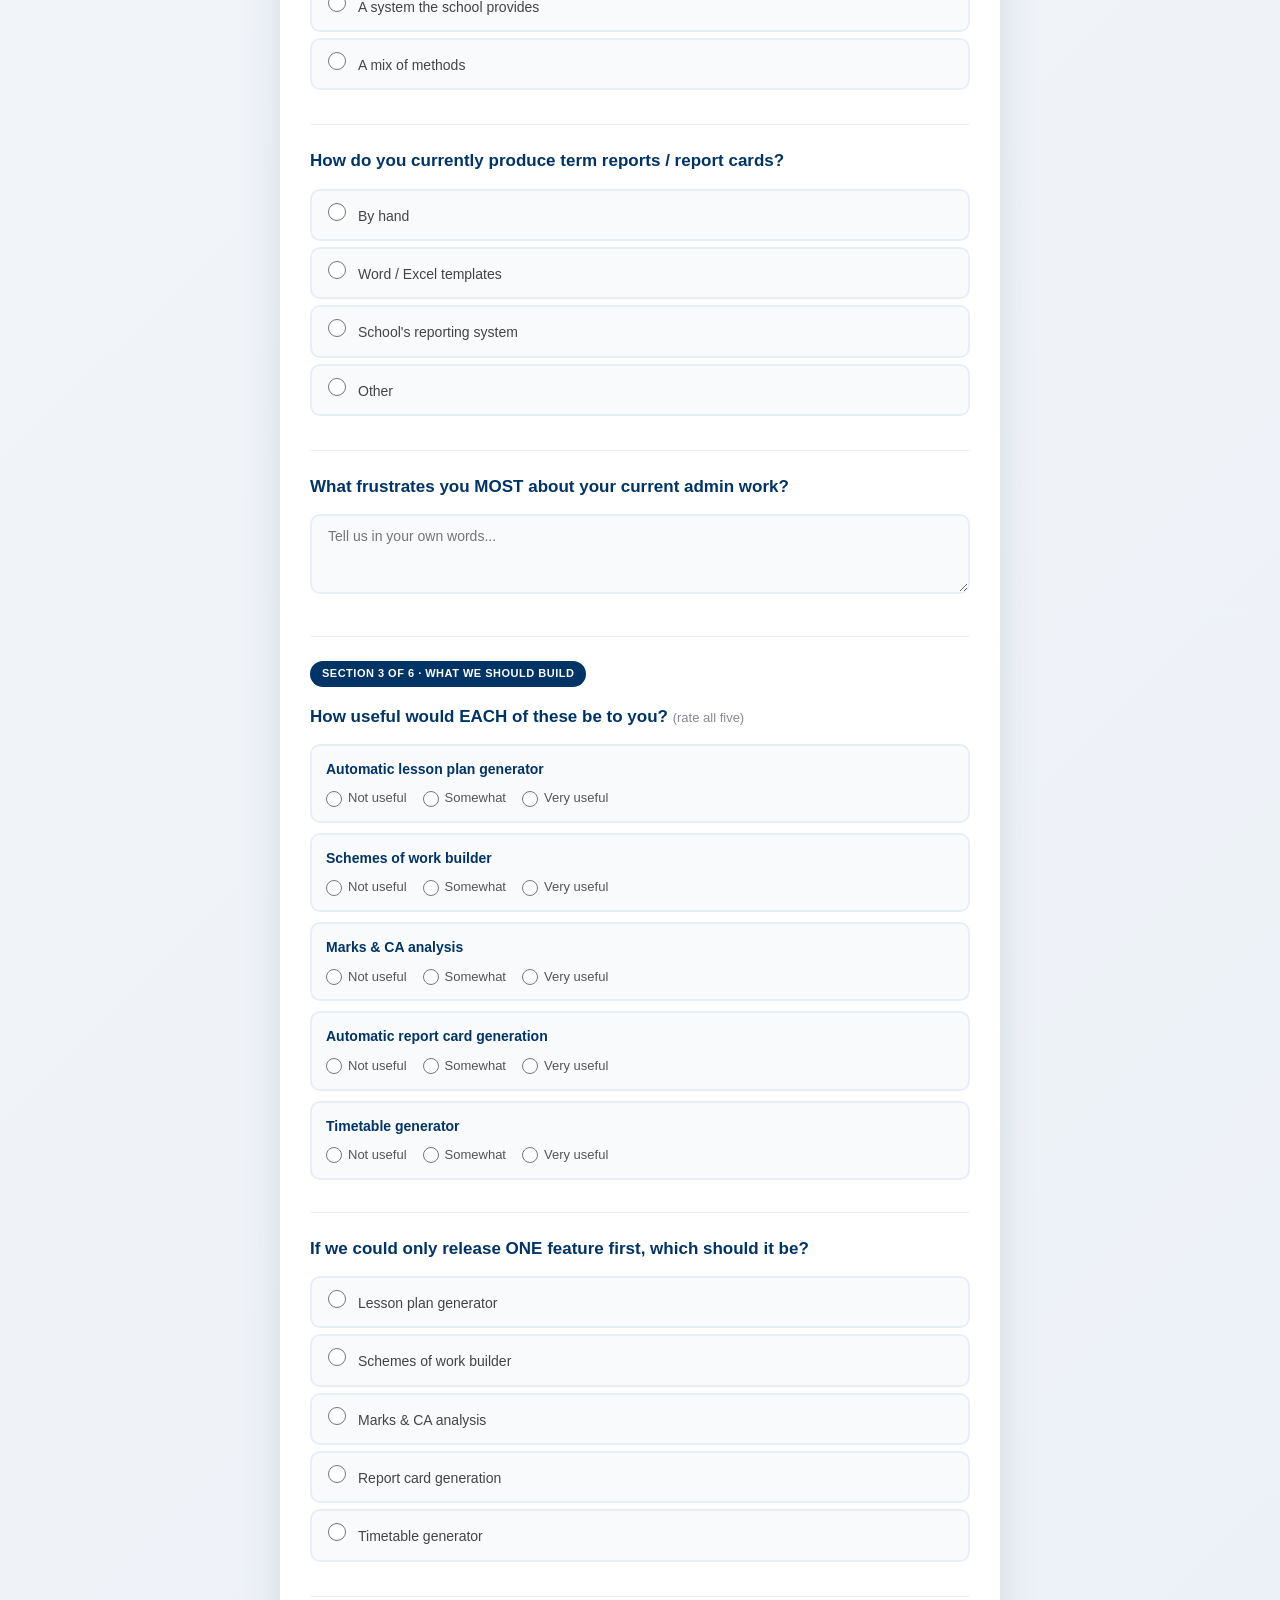
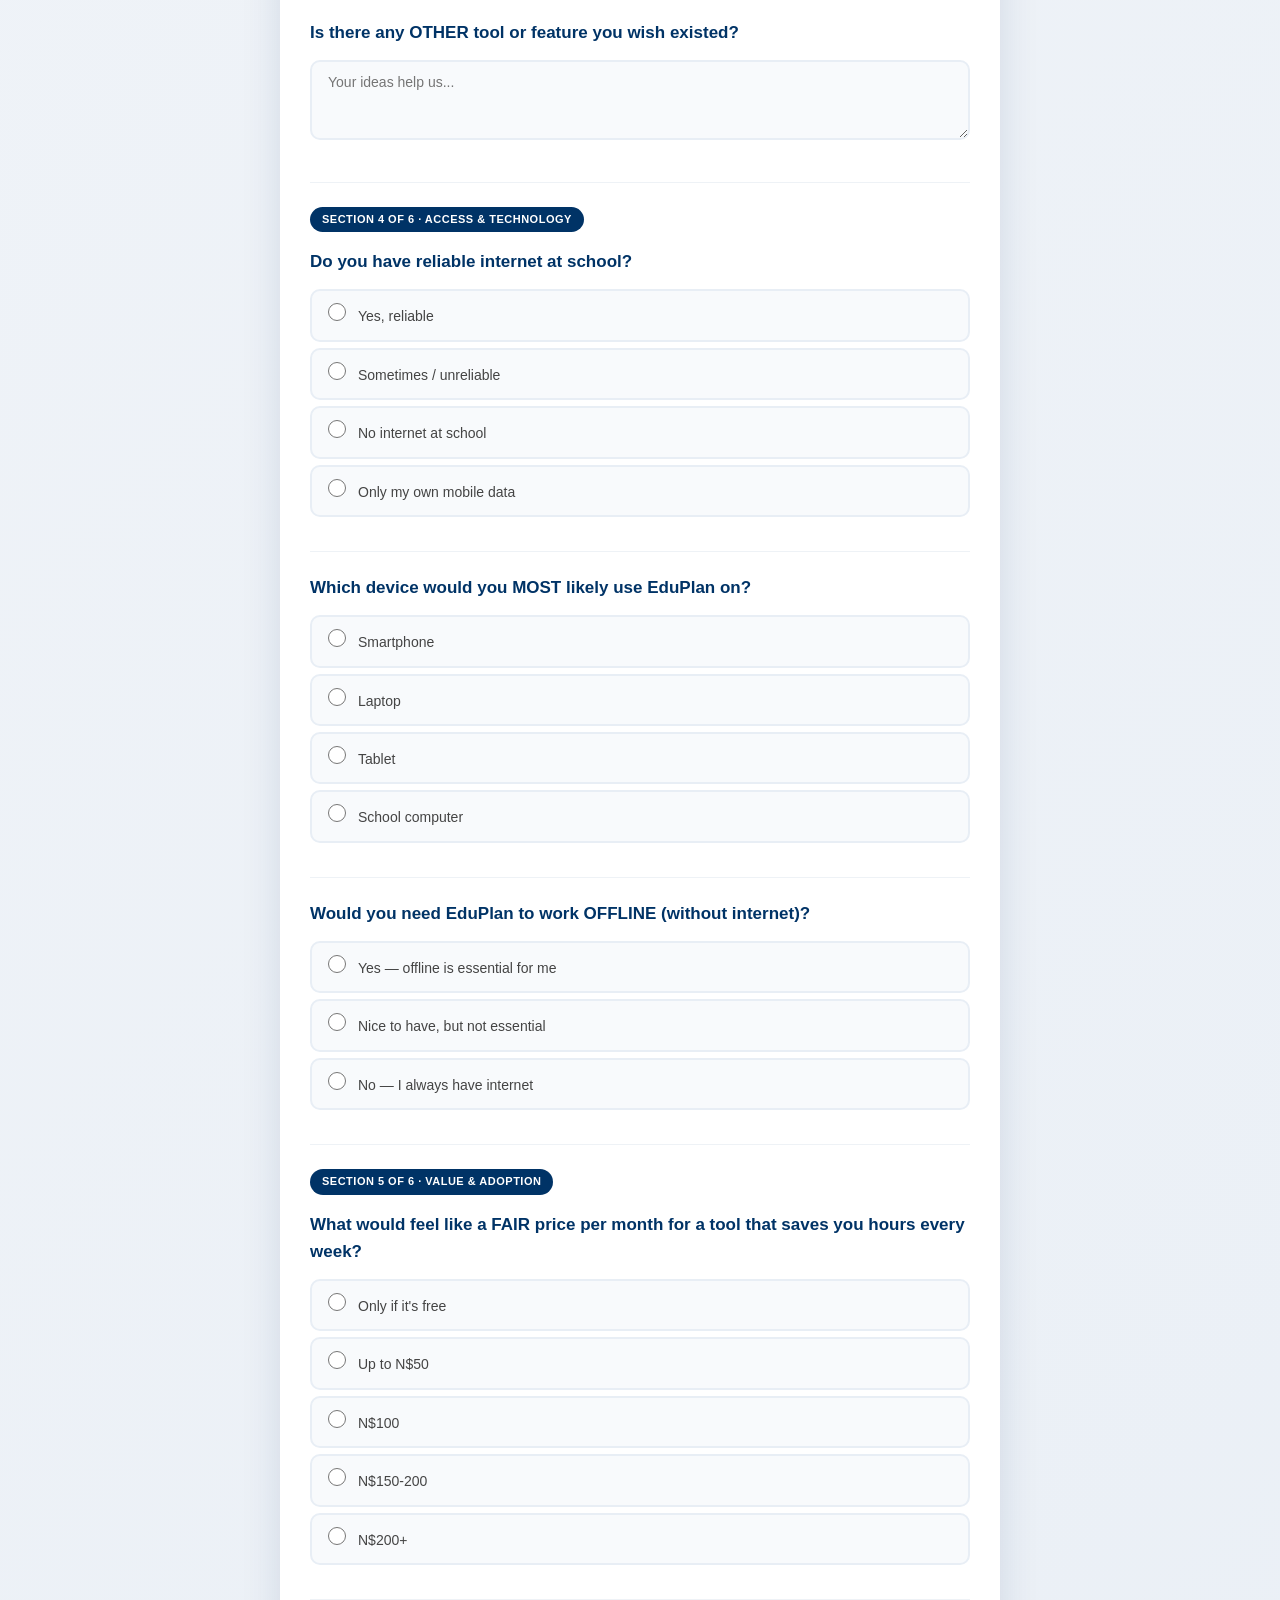
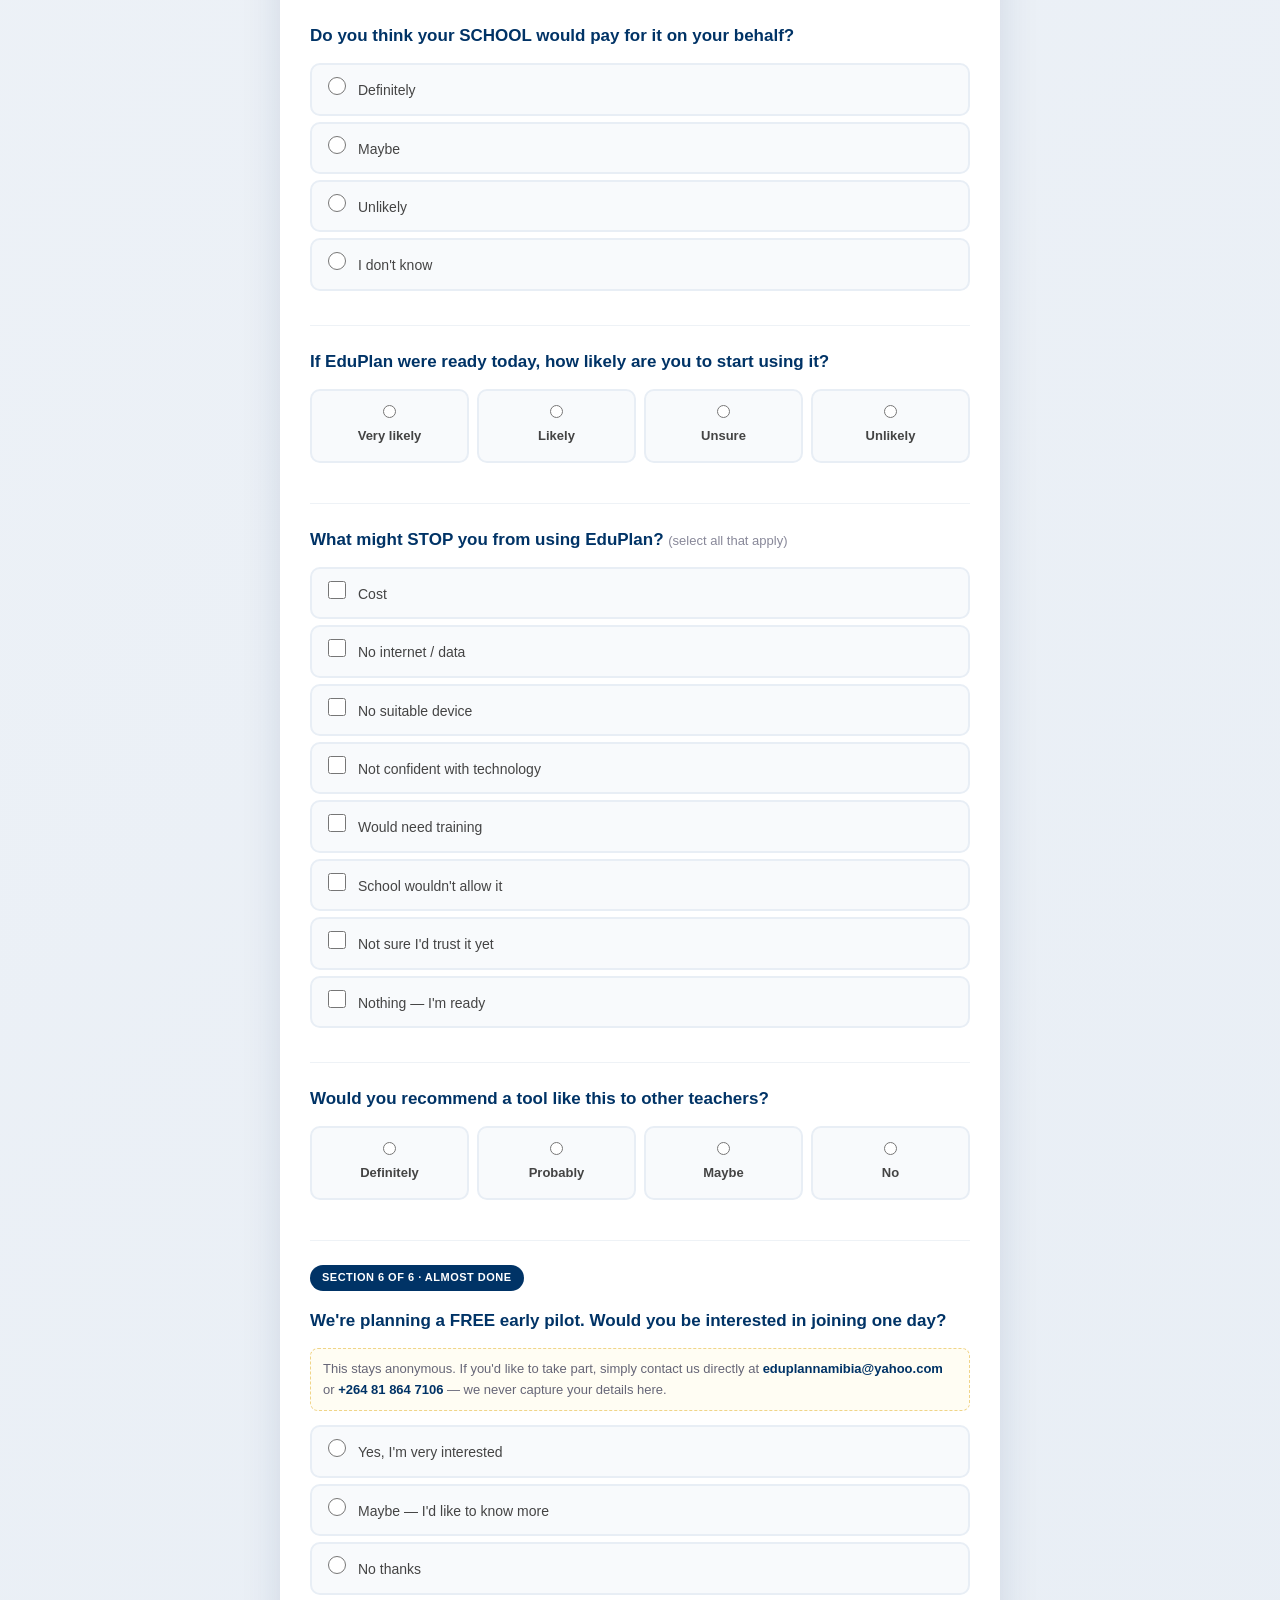
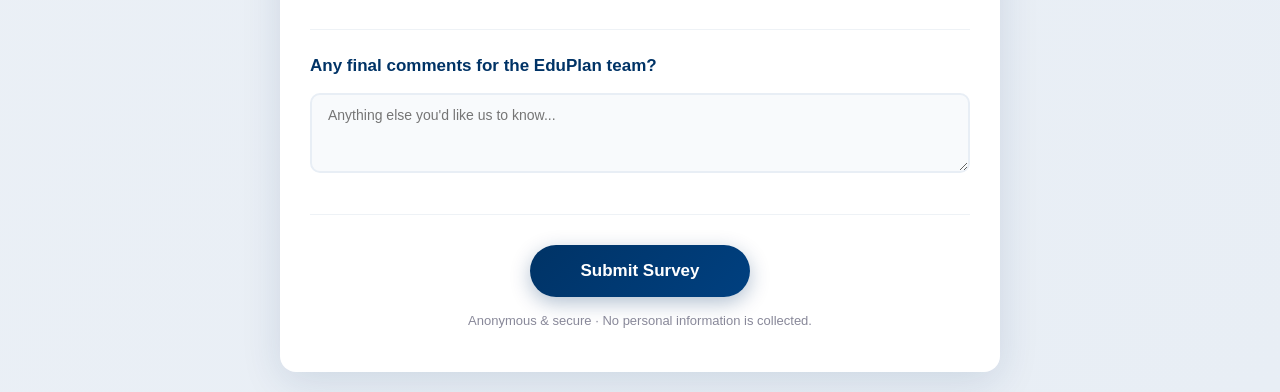
==== commit 68b15dad: "Add files via upload" ====
--- a/index.html
+++ b/index.html
@@ -2,448 +2,541 @@
 <html lang="en">
 
 <head>
-    <meta charset="UTF-8">
-    <meta name="viewport" content="width=device-width, initial-scale=1.0">
-    <title>EduPlan Namibia — Teacher Needs Survey</title>
-    <link rel="stylesheet" href="styles.css">
+        <meta charset="UTF-8">
+        <meta name="viewport" content="width=device-width, initial-scale=1.0">
+        <title>EduPlan Namibia — Teacher Needs Survey</title>
+        <link rel="stylesheet" href="styles.css">
 </head>
 
 <body>
-    <div class="container">
-        <div class="header">
-            <div class="logo-card">
-                <img src="[data-uri]"
-                    alt="EduPlan Namibia Logo" class="logo-img">
-            </div>
-            <h2>Teacher Needs Survey</h2>
-            <p class="subtitle">Help us build the tools you actually need. Your answers shape what we create.</p>
+        <div class="container">
+                <div class="header">
+                        <div class="logo-card">
+                                <img src="[data-uri]"
+                                        alt="EduPlan Namibia Logo" class="logo-img">
+                        </div>
+                        <h2>Teacher Needs Survey</h2>
+                        <p class="subtitle">Help us build the tools you actually need. Your answers shape what we
+                                create.</p>
+                </div>
+
+                <!-- PRIVACY DISCLAIMER -->
+                <div class="disclaimer">
+                        <div class="disclaimer-icon">🔒</div>
+                        <div class="disclaimer-text">
+                                <strong>Your privacy is protected.</strong>
+                                This survey is <strong>completely anonymous</strong>. We do not collect your name,
+                                email address, phone number, or any information that could identify you.
+                                Your responses are used only to improve EduPlan for Namibian teachers and are
+                                <strong>never sold or shared with third parties</strong>. There is no risk to you
+                                in taking part — you are simply helping shape a tool built for teachers, by people
+                                who understand the classroom.
+                        </div>
+                </div>
+
+                <div class="progress-container">
+                        <div class="progress-bar">
+                                <div class="progress-fill" id="progressFill"></div>
+                        </div>
+                        <p class="progress-text"><span id="currentQuestion">0</span> of <span
+                                        id="totalQuestions">23</span> answered
+                        </p>
+                </div>
+
+                <form id="surveyForm" class="survey-form">
+
+                        <!-- SECTION 1: ABOUT YOU (anonymous) -->
+                        <div class="question-container" id="q1">
+                                <div class="question-header"><span class="section-label">Section 1 of 6 · About
+                                                You</span></div>
+                                <h2>Which region do you teach in?</h2>
+                                <div class="form-group">
+                                        <select name="q1_region" class="select" required>
+                                                <option value="">Select your region...</option>
+                                                <option>Zambezi</option>
+                                                <option>Erongo</option>
+                                                <option>Hardap</option>
+                                                <option>//Karas</option>
+                                                <option>Kavango East</option>
+                                                <option>Kavango West</option>
+                                                <option>Khomas</option>
+                                                <option>Kunene</option>
+                                                <option>Ohangwena</option>
+                                                <option>Omaheke</option>
+                                                <option>Omusati</option>
+                                                <option>Oshana</option>
+                                                <option>Oshikoto</option>
+                                                <option>Otjozondjupa</option>
+                                        </select>
+                                </div>
+                        </div>
+
+                        <div class="question-container" id="q2">
+                                <h2>What type of school do you teach at?</h2>
+                                <div class="form-group">
+                                        <label class="radio-option"><input type="radio" name="q2_schooltype"
+                                                        value="government" required><span class="radio-text">Government
+                                                        school</span></label>
+                                        <label class="radio-option"><input type="radio" name="q2_schooltype"
+                                                        value="private"><span class="radio-text">Private
+                                                        school</span></label>
+                                        <label class="radio-option"><input type="radio" name="q2_schooltype"
+                                                        value="combined"><span class="radio-text">Combined /
+                                                        Mixed</span></label>
+                                </div>
+                        </div>
+
+                        <div class="question-container" id="q3">
+                                <h2>Which phase do you mostly teach?</h2>
+                                <div class="form-group">
+                                        <label class="radio-option"><input type="radio" name="q3_grade" value="prelower"
+                                                        required><span class="radio-text">Pre-Primary / Lower Primary
+                                                        (Pre to Grade 3)</span></label>
+                                        <label class="radio-option"><input type="radio" name="q3_grade"
+                                                        value="upperprimary"><span class="radio-text">Upper Primary
+                                                        (Grade 4-7)</span></label>
+                                        <label class="radio-option"><input type="radio" name="q3_grade"
+                                                        value="junior"><span class="radio-text">Junior Secondary (Grade
+                                                        8-9)</span></label>
+                                        <label class="radio-option"><input type="radio" name="q3_grade"
+                                                        value="senior"><span class="radio-text">Senior Secondary (Grade
+                                                        10-12)</span></label>
+                                        <label class="radio-option"><input type="radio" name="q3_grade"
+                                                        value="multiple"><span class="radio-text">Multiple
+                                                        phases</span></label>
+                                </div>
+                        </div>
+
+                        <div class="question-container" id="q4">
+                                <h2>How many years have you been teaching?</h2>
+                                <div class="form-group">
+                                        <label class="radio-option"><input type="radio" name="q4_experience" value="0-2"
+                                                        required><span class="radio-text">0-2 years</span></label>
+                                        <label class="radio-option"><input type="radio" name="q4_experience"
+                                                        value="3-5"><span class="radio-text">3-5 years</span></label>
+                                        <label class="radio-option"><input type="radio" name="q4_experience"
+                                                        value="6-10"><span class="radio-text">6-10 years</span></label>
+                                        <label class="radio-option"><input type="radio" name="q4_experience"
+                                                        value="10+"><span class="radio-text">More than 10
+                                                        years</span></label>
+                                </div>
+                        </div>
+
+                        <!-- SECTION 2: WORKLOAD -->
+                        <div class="question-container" id="q5">
+                                <div class="question-header"><span class="section-label">Section 2 of 6 · Your
+                                                Workload</span></div>
+                                <h2>On a normal week, how many hours do you spend on admin (planning, marking, reports)
+                                        OUTSIDE of
+                                        teaching?</h2>
+                                <div class="form-group">
+                                        <label class="radio-option"><input type="radio" name="q5_adminhours"
+                                                        value="under5" required><span class="radio-text">Less than 5
+                                                        hours</span></label>
+                                        <label class="radio-option"><input type="radio" name="q5_adminhours"
+                                                        value="5-10"><span class="radio-text">5-10 hours</span></label>
+                                        <label class="radio-option"><input type="radio" name="q5_adminhours"
+                                                        value="11-15"><span class="radio-text">11-15
+                                                        hours</span></label>
+                                        <label class="radio-option"><input type="radio" name="q5_adminhours"
+                                                        value="16-20"><span class="radio-text">16-20
+                                                        hours</span></label>
+                                        <label class="radio-option"><input type="radio" name="q5_adminhours"
+                                                        value="20+"><span class="radio-text">More than 20
+                                                        hours</span></label>
+                                </div>
+                        </div>
+
+                        <div class="question-container" id="q6">
+                                <h2>Which of these tasks take you the MOST time? <span class="optional">(choose up to
+                                                3)</span></h2>
+                                <div class="form-group">
+                                        <label class="checkbox-option"><input type="checkbox" name="q6_tasks"
+                                                        value="lesson_plans"><span class="checkbox-text">Writing lesson
+                                                        plans</span></label>
+                                        <label class="checkbox-option"><input type="checkbox" name="q6_tasks"
+                                                        value="schemes"><span class="checkbox-text">Schemes of work /
+                                                        preparation files</span></label>
+                                        <label class="checkbox-option"><input type="checkbox" name="q6_tasks"
+                                                        value="marking"><span class="checkbox-text">Marking and
+                                                        recording marks</span></label>
+                                        <label class="checkbox-option"><input type="checkbox" name="q6_tasks"
+                                                        value="ca"><span class="checkbox-text">Continuous Assessment
+                                                        (CA) calculations</span></label>
+                                        <label class="checkbox-option"><input type="checkbox" name="q6_tasks"
+                                                        value="reports"><span class="checkbox-text">Writing term reports
+                                                        / report cards</span></label>
+                                        <label class="checkbox-option"><input type="checkbox" name="q6_tasks"
+                                                        value="timetable"><span
+                                                        class="checkbox-text">Timetables</span></label>
+                                        <label class="checkbox-option"><input type="checkbox" name="q6_tasks"
+                                                        value="attendance"><span class="checkbox-text">Attendance
+                                                        records</span></label>
+                                </div>
+                        </div>
+
+                        <div class="question-container" id="q7">
+                                <h2>How do you currently prepare your lesson plans?</h2>
+                                <div class="form-group">
+                                        <label class="radio-option"><input type="radio" name="q7_planning"
+                                                        value="byhand" required><span class="radio-text">By hand
+                                                        (written in a book)</span></label>
+                                        <label class="radio-option"><input type="radio" name="q7_planning"
+                                                        value="word"><span class="radio-text">Typed in Word /
+                                                        similar</span></label>
+                                        <label class="radio-option"><input type="radio" name="q7_planning"
+                                                        value="reuse"><span class="radio-text">I reuse old plans every
+                                                        year</span></label>
+                                        <label class="radio-option"><input type="radio" name="q7_planning"
+                                                        value="none"><span class="radio-text">I don't really prepare
+                                                        written plans</span></label>
+                                </div>
+                        </div>
+
+                        <div class="question-container" id="q8">
+                                <h2>How do you currently calculate and record marks / CA?</h2>
+                                <div class="form-group">
+                                        <label class="radio-option"><input type="radio" name="q8_marks" value="byhand"
+                                                        required><span class="radio-text">By hand with a
+                                                        calculator</span></label>
+                                        <label class="radio-option"><input type="radio" name="q8_marks"
+                                                        value="excel"><span class="radio-text">Excel spreadsheet I made
+                                                        myself</span></label>
+                                        <label class="radio-option"><input type="radio" name="q8_marks"
+                                                        value="school_system"><span class="radio-text">A system the
+                                                        school provides</span></label>
+                                        <label class="radio-option"><input type="radio" name="q8_marks"
+                                                        value="mixed"><span class="radio-text">A mix of
+                                                        methods</span></label>
+                                </div>
+                        </div>
+
+                        <div class="question-container" id="q9">
+                                <h2>How do you currently produce term reports / report cards?</h2>
+                                <div class="form-group">
+                                        <label class="radio-option"><input type="radio" name="q9_reports" value="byhand"
+                                                        required><span class="radio-text">By hand</span></label>
+                                        <label class="radio-option"><input type="radio" name="q9_reports"
+                                                        value="word_excel"><span class="radio-text">Word / Excel
+                                                        templates</span></label>
+                                        <label class="radio-option"><input type="radio" name="q9_reports"
+                                                        value="school_system"><span class="radio-text">School's
+                                                        reporting system</span></label>
+                                        <label class="radio-option"><input type="radio" name="q9_reports"
+                                                        value="other"><span class="radio-text">Other</span></label>
+                                </div>
+                        </div>
+
+                        <div class="question-container" id="q10">
+                                <h2>What frustrates you MOST about your current admin work?</h2>
+                                <div class="form-group">
+                                        <textarea name="q10_frustration" rows="3" class="textarea"
+                                                placeholder="Tell us in your own words..."></textarea>
+                                </div>
+                        </div>
+
+                        <!-- SECTION 3: FEATURE PRIORITIES -->
+                        <div class="question-container" id="q11">
+                                <div class="question-header"><span class="section-label">Section 3 of 6 · What We Should
+                                                Build</span>
+                                </div>
+                                <h2>How useful would EACH of these be to you? <span class="optional">(rate all
+                                                five)</span></h2>
+
+                                <div class="matrix-row">
+                                        <p class="matrix-label">Automatic lesson plan generator</p>
+                                        <div class="matrix-options">
+                                                <label><input type="radio" name="q11_lesson" value="not" required> Not
+                                                        useful</label>
+                                                <label><input type="radio" name="q11_lesson" value="somewhat">
+                                                        Somewhat</label>
+                                                <label><input type="radio" name="q11_lesson" value="very"> Very
+                                                        useful</label>
+                                        </div>
+                                </div>
+                                <div class="matrix-row">
+                                        <p class="matrix-label">Schemes of work builder</p>
+                                        <div class="matrix-options">
+                                                <label><input type="radio" name="q11_schemes" value="not" required> Not
+                                                        useful</label>
+                                                <label><input type="radio" name="q11_schemes" value="somewhat">
+                                                        Somewhat</label>
+                                                <label><input type="radio" name="q11_schemes" value="very"> Very
+                                                        useful</label>
+                                        </div>
+                                </div>
+                                <div class="matrix-row">
+                                        <p class="matrix-label">Marks &amp; CA analysis</p>
+                                        <div class="matrix-options">
+                                                <label><input type="radio" name="q11_marks" value="not" required> Not
+                                                        useful</label>
+                                                <label><input type="radio" name="q11_marks" value="somewhat">
+                                                        Somewhat</label>
+                                                <label><input type="radio" name="q11_marks" value="very"> Very
+                                                        useful</label>
+                                        </div>
+                                </div>
+                                <div class="matrix-row">
+                                        <p class="matrix-label">Automatic report card generation</p>
+                                        <div class="matrix-options">
+                                                <label><input type="radio" name="q11_reports" value="not" required> Not
+                                                        useful</label>
+                                                <label><input type="radio" name="q11_reports" value="somewhat">
+                                                        Somewhat</label>
+                                                <label><input type="radio" name="q11_reports" value="very"> Very
+                                                        useful</label>
+                                        </div>
+                                </div>
+                                <div class="matrix-row">
+                                        <p class="matrix-label">Timetable generator</p>
+                                        <div class="matrix-options">
+                                                <label><input type="radio" name="q11_timetable" value="not" required>
+                                                        Not useful</label>
+                                                <label><input type="radio" name="q11_timetable" value="somewhat">
+                                                        Somewhat</label>
+                                                <label><input type="radio" name="q11_timetable" value="very"> Very
+                                                        useful</label>
+                                        </div>
+                                </div>
+                        </div>
+
+                        <div class="question-container" id="q12">
+                                <h2>If we could only release ONE feature first, which should it be?</h2>
+                                <div class="form-group">
+                                        <label class="radio-option"><input type="radio" name="q12_topfeature"
+                                                        value="lesson" required><span class="radio-text">Lesson plan
+                                                        generator</span></label>
+                                        <label class="radio-option"><input type="radio" name="q12_topfeature"
+                                                        value="schemes"><span class="radio-text">Schemes of work
+                                                        builder</span></label>
+                                        <label class="radio-option"><input type="radio" name="q12_topfeature"
+                                                        value="marks"><span class="radio-text">Marks &amp; CA
+                                                        analysis</span></label>
+                                        <label class="radio-option"><input type="radio" name="q12_topfeature"
+                                                        value="reports"><span class="radio-text">Report card
+                                                        generation</span></label>
+                                        <label class="radio-option"><input type="radio" name="q12_topfeature"
+                                                        value="timetable"><span class="radio-text">Timetable
+                                                        generator</span></label>
+                                </div>
+                        </div>
+
+                        <div class="question-container" id="q13">
+                                <h2>Is there any OTHER tool or feature you wish existed?</h2>
+                                <div class="form-group">
+                                        <textarea name="q13_otherfeatures" rows="3" class="textarea"
+                                                placeholder="Your ideas help us..."></textarea>
+                                </div>
+                        </div>
+
+                        <!-- SECTION 4: ACCESS & TECHNOLOGY -->
+                        <div class="question-container" id="q14">
+                                <div class="question-header"><span class="section-label">Section 4 of 6 · Access &amp;
+                                                Technology</span>
+                                </div>
+                                <h2>Do you have reliable internet at school?</h2>
+                                <div class="form-group">
+                                        <label class="radio-option"><input type="radio" name="q14_internet" value="yes"
+                                                        required><span class="radio-text">Yes, reliable</span></label>
+                                        <label class="radio-option"><input type="radio" name="q14_internet"
+                                                        value="sometimes"><span class="radio-text">Sometimes /
+                                                        unreliable</span></label>
+                                        <label class="radio-option"><input type="radio" name="q14_internet"
+                                                        value="no"><span class="radio-text">No internet at
+                                                        school</span></label>
+                                        <label class="radio-option"><input type="radio" name="q14_internet"
+                                                        value="own_data"><span class="radio-text">Only my own mobile
+                                                        data</span></label>
+                                </div>
+                        </div>
+
+                        <div class="question-container" id="q15">
+                                <h2>Which device would you MOST likely use EduPlan on?</h2>
+                                <div class="form-group">
+                                        <label class="radio-option"><input type="radio" name="q15_device"
+                                                        value="smartphone" required><span
+                                                        class="radio-text">Smartphone</span></label>
+                                        <label class="radio-option"><input type="radio" name="q15_device"
+                                                        value="laptop"><span class="radio-text">Laptop</span></label>
+                                        <label class="radio-option"><input type="radio" name="q15_device"
+                                                        value="tablet"><span class="radio-text">Tablet</span></label>
+                                        <label class="radio-option"><input type="radio" name="q15_device"
+                                                        value="school_computer"><span class="radio-text">School
+                                                        computer</span></label>
+                                </div>
+                        </div>
+
+                        <div class="question-container" id="q16">
+                                <h2>Would you need EduPlan to work OFFLINE (without internet)?</h2>
+                                <div class="form-group">
+                                        <label class="radio-option"><input type="radio" name="q16_offline"
+                                                        value="essential" required><span class="radio-text">Yes —
+                                                        offline is essential for me</span></label>
+                                        <label class="radio-option"><input type="radio" name="q16_offline"
+                                                        value="nice"><span class="radio-text">Nice to have, but not
+                                                        essential</span></label>
+                                        <label class="radio-option"><input type="radio" name="q16_offline"
+                                                        value="no"><span class="radio-text">No — I always have
+                                                        internet</span></label>
+                                </div>
+                        </div>
+
+                        <!-- SECTION 5: VALUE & ADOPTION -->
+                        <div class="question-container" id="q17">
+                                <div class="question-header"><span class="section-label">Section 5 of 6 · Value &amp;
+                                                Adoption</span>
+                                </div>
+                                <h2>What would feel like a FAIR price per month for a tool that saves you hours every
+                                        week?</h2>
+                                <div class="form-group">
+                                        <label class="radio-option"><input type="radio" name="q17_pay" value="free"
+                                                        required><span class="radio-text">Only if it's
+                                                        free</span></label>
+                                        <label class="radio-option"><input type="radio" name="q17_pay" value="50"><span
+                                                        class="radio-text">Up to N$50</span></label>
+                                        <label class="radio-option"><input type="radio" name="q17_pay" value="100"><span
+                                                        class="radio-text">N$100</span></label>
+                                        <label class="radio-option"><input type="radio" name="q17_pay"
+                                                        value="150-200"><span
+                                                        class="radio-text">N$150-200</span></label>
+                                        <label class="radio-option"><input type="radio" name="q17_pay"
+                                                        value="200+"><span class="radio-text">N$200+</span></label>
+                                </div>
+                        </div>
+
+                        <div class="question-container" id="q18">
+                                <h2>Do you think your SCHOOL would pay for it on your behalf?</h2>
+                                <div class="form-group">
+                                        <label class="radio-option"><input type="radio" name="q18_schoolpay"
+                                                        value="definitely" required><span
+                                                        class="radio-text">Definitely</span></label>
+                                        <label class="radio-option"><input type="radio" name="q18_schoolpay"
+                                                        value="maybe"><span class="radio-text">Maybe</span></label>
+                                        <label class="radio-option"><input type="radio" name="q18_schoolpay"
+                                                        value="unlikely"><span
+                                                        class="radio-text">Unlikely</span></label>
+                                        <label class="radio-option"><input type="radio" name="q18_schoolpay"
+                                                        value="dontknow"><span class="radio-text">I don't
+                                                        know</span></label>
+                                </div>
+                        </div>
+
+                        <div class="question-container" id="q19">
+                                <h2>If EduPlan were ready today, how likely are you to start using it?</h2>
+                                <div class="form-group rating-group">
+                                        <label class="rating-option"><input type="radio" name="q19_uselikely"
+                                                        value="very_likely" required><span class="rating-text">Very
+                                                        likely</span></label>
+                                        <label class="rating-option"><input type="radio" name="q19_uselikely"
+                                                        value="likely"><span class="rating-text">Likely</span></label>
+                                        <label class="rating-option"><input type="radio" name="q19_uselikely"
+                                                        value="unsure"><span class="rating-text">Unsure</span></label>
+                                        <label class="rating-option"><input type="radio" name="q19_uselikely"
+                                                        value="unlikely"><span
+                                                        class="rating-text">Unlikely</span></label>
+                                </div>
+                        </div>
+
+                        <div class="question-container" id="q20">
+                                <h2>What might STOP you from using EduPlan? <span class="optional">(select all that
+                                                apply)</span></h2>
+                                <div class="form-group">
+                                        <label class="checkbox-option"><input type="checkbox" name="q20_barriers"
+                                                        value="cost"><span class="checkbox-text">Cost</span></label>
+                                        <label class="checkbox-option"><input type="checkbox" name="q20_barriers"
+                                                        value="internet"><span class="checkbox-text">No internet /
+                                                        data</span></label>
+                                        <label class="checkbox-option"><input type="checkbox" name="q20_barriers"
+                                                        value="device"><span class="checkbox-text">No suitable
+                                                        device</span></label>
+                                        <label class="checkbox-option"><input type="checkbox" name="q20_barriers"
+                                                        value="tech_confidence"><span class="checkbox-text">Not
+                                                        confident with
+                                                        technology</span></label>
+                                        <label class="checkbox-option"><input type="checkbox" name="q20_barriers"
+                                                        value="training"><span class="checkbox-text">Would need
+                                                        training</span></label>
+                                        <label class="checkbox-option"><input type="checkbox" name="q20_barriers"
+                                                        value="school"><span class="checkbox-text">School wouldn't allow
+                                                        it</span></label>
+                                        <label class="checkbox-option"><input type="checkbox" name="q20_barriers"
+                                                        value="trust"><span class="checkbox-text">Not sure I'd trust it
+                                                        yet</span></label>
+                                        <label class="checkbox-option"><input type="checkbox" name="q20_barriers"
+                                                        value="none"><span class="checkbox-text">Nothing — I'm
+                                                        ready</span></label>
+                                </div>
+                        </div>
+
+                        <div class="question-container" id="q21">
+                                <h2>Would you recommend a tool like this to other teachers?</h2>
+                                <div class="form-group rating-group">
+                                        <label class="rating-option"><input type="radio" name="q21_recommend"
+                                                        value="definitely" required><span
+                                                        class="rating-text">Definitely</span></label>
+                                        <label class="rating-option"><input type="radio" name="q21_recommend"
+                                                        value="probably"><span
+                                                        class="rating-text">Probably</span></label>
+                                        <label class="rating-option"><input type="radio" name="q21_recommend"
+                                                        value="maybe"><span class="rating-text">Maybe</span></label>
+                                        <label class="rating-option"><input type="radio" name="q21_recommend"
+                                                        value="no"><span class="rating-text">No</span></label>
+                                </div>
+                        </div>
+
+                        <!-- SECTION 6: PILOT & FINAL -->
+                        <div class="question-container" id="q22">
+                                <div class="question-header"><span class="section-label">Section 6 of 6 · Almost
+                                                Done</span></div>
+                                <h2>We're planning a FREE early pilot. Would you be interested in joining one day?</h2>
+                                <p class="note">This stays anonymous. If you'd like to take part, simply contact us
+                                        directly at
+                                        <strong>eduplannamibia@yahoo.com</strong> or <strong>+264 81 864 7106</strong> —
+                                        we
+                                        never capture your
+                                        details here.
+                                </p>
+                                <div class="form-group">
+                                        <label class="radio-option"><input type="radio" name="q22_pilot" value="yes"
+                                                        required><span class="radio-text">Yes, I'm very
+                                                        interested</span></label>
+                                        <label class="radio-option"><input type="radio" name="q22_pilot"
+                                                        value="maybe"><span class="radio-text">Maybe — I'd like to know
+                                                        more</span></label>
+                                        <label class="radio-option"><input type="radio" name="q22_pilot"
+                                                        value="no"><span class="radio-text">No thanks</span></label>
+                                </div>
+                        </div>
+
+                        <div class="question-container" id="q23">
+                                <h2>Any final comments for the EduPlan team?</h2>
+                                <div class="form-group">
+                                        <textarea name="q23_comments" rows="3" class="textarea"
+                                                placeholder="Anything else you'd like us to know..."></textarea>
+                                </div>
+                        </div>
+
+                        <div class="form-actions">
+                                <button type="submit" class="btn-submit" id="submitBtn">Submit Survey</button>
+                                <p class="form-hint">Anonymous &amp; secure · No personal information is collected.</p>
+                        </div>
+                </form>
+
+                <div class="success-message" id="successMessage" style="display:none;">
+                        <div class="success-content">
+                                <h2>✓ Thank You!</h2>
+                                <p>Your anonymous responses have been received.</p>
+                                <p>You are helping build a tool made for Namibian teachers, by people who understand the
+                                        classroom.</p>
+                                <p style="margin-top:20px; font-size:14px; color:#666;">
+                                        EduPlan Namibia · Lifa-Kay Investment CC<br>
+                                        https://eduplan.linusite.com<br>
+                                        +264 81 864 7106 · eduplannamibia@yahoo.com
+                                </p>
+                        </div>
+                </div>
         </div>
-
-        <!-- PRIVACY DISCLAIMER -->
-        <div class="disclaimer">
-            <div class="disclaimer-icon">🔒</div>
-            <div class="disclaimer-text">
-                <strong>Your privacy is protected.</strong>
-                This survey is <strong>completely anonymous</strong>. We do not collect your name,
-                email address, phone number, or any information that could identify you.
-                Your responses are used only to improve EduPlan for Namibian teachers and are
-                <strong>never sold or shared with third parties</strong>. There is no risk to you
-                in taking part — you are simply helping shape a tool built for teachers, by people
-                who understand the classroom.
-            </div>
-        </div>
-
-        <div class="progress-container">
-            <div class="progress-bar">
-                <div class="progress-fill" id="progressFill"></div>
-            </div>
-            <p class="progress-text"><span id="currentQuestion">0</span> of <span id="totalQuestions">23</span> answered
-            </p>
-        </div>
-
-        <form id="surveyForm" class="survey-form">
-
-            <!-- SECTION 1: ABOUT YOU (anonymous) -->
-            <div class="question-container" id="q1">
-                <div class="question-header"><span class="section-label">Section 1 of 6 · About You</span></div>
-                <h2>Which region do you teach in?</h2>
-                <div class="form-group">
-                    <select name="q1_region" class="select" required>
-                        <option value="">Select your region...</option>
-                        <option>Zambezi</option>
-                        <option>Erongo</option>
-                        <option>Hardap</option>
-                        <option>//Karas</option>
-                        <option>Kavango East</option>
-                        <option>Kavango West</option>
-                        <option>Khomas</option>
-                        <option>Kunene</option>
-                        <option>Ohangwena</option>
-                        <option>Omaheke</option>
-                        <option>Omusati</option>
-                        <option>Oshana</option>
-                        <option>Oshikoto</option>
-                        <option>Otjozondjupa</option>
-                    </select>
-                </div>
-            </div>
-
-            <div class="question-container" id="q2">
-                <h2>What type of school do you teach at?</h2>
-                <div class="form-group">
-                    <label class="radio-option"><input type="radio" name="q2_schooltype" value="government"
-                            required><span class="radio-text">Government school</span></label>
-                    <label class="radio-option"><input type="radio" name="q2_schooltype" value="private"><span
-                            class="radio-text">Private school</span></label>
-                    <label class="radio-option"><input type="radio" name="q2_schooltype" value="combined"><span
-                            class="radio-text">Combined / Mixed</span></label>
-                </div>
-            </div>
-
-            <div class="question-container" id="q3">
-                <h2>Which phase do you mostly teach?</h2>
-                <div class="form-group">
-                    <label class="radio-option"><input type="radio" name="q3_grade" value="prelower" required><span
-                            class="radio-text">Pre-Primary / Lower Primary (Pre to Grade 3)</span></label>
-                    <label class="radio-option"><input type="radio" name="q3_grade" value="upperprimary"><span
-                            class="radio-text">Upper Primary (Grade 4-7)</span></label>
-                    <label class="radio-option"><input type="radio" name="q3_grade" value="junior"><span
-                            class="radio-text">Junior Secondary (Grade 8-9)</span></label>
-                    <label class="radio-option"><input type="radio" name="q3_grade" value="senior"><span
-                            class="radio-text">Senior Secondary (Grade 10-12)</span></label>
-                    <label class="radio-option"><input type="radio" name="q3_grade" value="multiple"><span
-                            class="radio-text">Multiple phases</span></label>
-                </div>
-            </div>
-
-            <div class="question-container" id="q4">
-                <h2>How many years have you been teaching?</h2>
-                <div class="form-group">
-                    <label class="radio-option"><input type="radio" name="q4_experience" value="0-2" required><span
-                            class="radio-text">0-2 years</span></label>
-                    <label class="radio-option"><input type="radio" name="q4_experience" value="3-5"><span
-                            class="radio-text">3-5 years</span></label>
-                    <label class="radio-option"><input type="radio" name="q4_experience" value="6-10"><span
-                            class="radio-text">6-10 years</span></label>
-                    <label class="radio-option"><input type="radio" name="q4_experience" value="10+"><span
-                            class="radio-text">More than 10 years</span></label>
-                </div>
-            </div>
-
-            <!-- SECTION 2: WORKLOAD -->
-            <div class="question-container" id="q5">
-                <div class="question-header"><span class="section-label">Section 2 of 6 · Your Workload</span></div>
-                <h2>On a normal week, how many hours do you spend on admin (planning, marking, reports) OUTSIDE of
-                    teaching?</h2>
-                <div class="form-group">
-                    <label class="radio-option"><input type="radio" name="q5_adminhours" value="under5" required><span
-                            class="radio-text">Less than 5 hours</span></label>
-                    <label class="radio-option"><input type="radio" name="q5_adminhours" value="5-10"><span
-                            class="radio-text">5-10 hours</span></label>
-                    <label class="radio-option"><input type="radio" name="q5_adminhours" value="11-15"><span
-                            class="radio-text">11-15 hours</span></label>
-                    <label class="radio-option"><input type="radio" name="q5_adminhours" value="16-20"><span
-                            class="radio-text">16-20 hours</span></label>
-                    <label class="radio-option"><input type="radio" name="q5_adminhours" value="20+"><span
-                            class="radio-text">More than 20 hours</span></label>
-                </div>
-            </div>
-
-            <div class="question-container" id="q6">
-                <h2>Which of these tasks take you the MOST time? <span class="optional">(choose up to 3)</span></h2>
-                <div class="form-group">
-                    <label class="checkbox-option"><input type="checkbox" name="q6_tasks" value="lesson_plans"><span
-                            class="checkbox-text">Writing lesson plans</span></label>
-                    <label class="checkbox-option"><input type="checkbox" name="q6_tasks" value="schemes"><span
-                            class="checkbox-text">Schemes of work / preparation files</span></label>
-                    <label class="checkbox-option"><input type="checkbox" name="q6_tasks" value="marking"><span
-                            class="checkbox-text">Marking and recording marks</span></label>
-                    <label class="checkbox-option"><input type="checkbox" name="q6_tasks" value="ca"><span
-                            class="checkbox-text">Continuous Assessment (CA) calculations</span></label>
-                    <label class="checkbox-option"><input type="checkbox" name="q6_tasks" value="reports"><span
-                            class="checkbox-text">Writing term reports / report cards</span></label>
-                    <label class="checkbox-option"><input type="checkbox" name="q6_tasks" value="timetable"><span
-                            class="checkbox-text">Timetables</span></label>
-                    <label class="checkbox-option"><input type="checkbox" name="q6_tasks" value="attendance"><span
-                            class="checkbox-text">Attendance records</span></label>
-                </div>
-            </div>
-
-            <div class="question-container" id="q7">
-                <h2>How do you currently prepare your lesson plans?</h2>
-                <div class="form-group">
-                    <label class="radio-option"><input type="radio" name="q7_planning" value="byhand" required><span
-                            class="radio-text">By hand (written in a book)</span></label>
-                    <label class="radio-option"><input type="radio" name="q7_planning" value="word"><span
-                            class="radio-text">Typed in Word / similar</span></label>
-                    <label class="radio-option"><input type="radio" name="q7_planning" value="reuse"><span
-                            class="radio-text">I reuse old plans every year</span></label>
-                    <label class="radio-option"><input type="radio" name="q7_planning" value="none"><span
-                            class="radio-text">I don't really prepare written plans</span></label>
-                </div>
-            </div>
-
-            <div class="question-container" id="q8">
-                <h2>How do you currently calculate and record marks / CA?</h2>
-                <div class="form-group">
-                    <label class="radio-option"><input type="radio" name="q8_marks" value="byhand" required><span
-                            class="radio-text">By hand with a calculator</span></label>
-                    <label class="radio-option"><input type="radio" name="q8_marks" value="excel"><span
-                            class="radio-text">Excel spreadsheet I made myself</span></label>
-                    <label class="radio-option"><input type="radio" name="q8_marks" value="school_system"><span
-                            class="radio-text">A system the school provides</span></label>
-                    <label class="radio-option"><input type="radio" name="q8_marks" value="mixed"><span
-                            class="radio-text">A mix of methods</span></label>
-                </div>
-            </div>
-
-            <div class="question-container" id="q9">
-                <h2>How do you currently produce term reports / report cards?</h2>
-                <div class="form-group">
-                    <label class="radio-option"><input type="radio" name="q9_reports" value="byhand" required><span
-                            class="radio-text">By hand</span></label>
-                    <label class="radio-option"><input type="radio" name="q9_reports" value="word_excel"><span
-                            class="radio-text">Word / Excel templates</span></label>
-                    <label class="radio-option"><input type="radio" name="q9_reports" value="school_system"><span
-                            class="radio-text">School's reporting system</span></label>
-                    <label class="radio-option"><input type="radio" name="q9_reports" value="other"><span
-                            class="radio-text">Other</span></label>
-                </div>
-            </div>
-
-            <div class="question-container" id="q10">
-                <h2>What frustrates you MOST about your current admin work?</h2>
-                <div class="form-group">
-                    <textarea name="q10_frustration" rows="3" class="textarea"
-                        placeholder="Tell us in your own words..."></textarea>
-                </div>
-            </div>
-
-            <!-- SECTION 3: FEATURE PRIORITIES -->
-            <div class="question-container" id="q11">
-                <div class="question-header"><span class="section-label">Section 3 of 6 · What We Should Build</span>
-                </div>
-                <h2>How useful would EACH of these be to you? <span class="optional">(rate all five)</span></h2>
-
-                <div class="matrix-row">
-                    <p class="matrix-label">Automatic lesson plan generator</p>
-                    <div class="matrix-options">
-                        <label><input type="radio" name="q11_lesson" value="not" required> Not useful</label>
-                        <label><input type="radio" name="q11_lesson" value="somewhat"> Somewhat</label>
-                        <label><input type="radio" name="q11_lesson" value="very"> Very useful</label>
-                    </div>
-                </div>
-                <div class="matrix-row">
-                    <p class="matrix-label">Schemes of work builder</p>
-                    <div class="matrix-options">
-                        <label><input type="radio" name="q11_schemes" value="not" required> Not useful</label>
-                        <label><input type="radio" name="q11_schemes" value="somewhat"> Somewhat</label>
-                        <label><input type="radio" name="q11_schemes" value="very"> Very useful</label>
-                    </div>
-                </div>
-                <div class="matrix-row">
-                    <p class="matrix-label">Marks &amp; CA analysis</p>
-                    <div class="matrix-options">
-                        <label><input type="radio" name="q11_marks" value="not" required> Not useful</label>
-                        <label><input type="radio" name="q11_marks" value="somewhat"> Somewhat</label>
-                        <label><input type="radio" name="q11_marks" value="very"> Very useful</label>
-                    </div>
-                </div>
-                <div class="matrix-row">
-                    <p class="matrix-label">Automatic report card generation</p>
-                    <div class="matrix-options">
-                        <label><input type="radio" name="q11_reports" value="not" required> Not useful</label>
-                        <label><input type="radio" name="q11_reports" value="somewhat"> Somewhat</label>
-                        <label><input type="radio" name="q11_reports" value="very"> Very useful</label>
-                    </div>
-                </div>
-                <div class="matrix-row">
-                    <p class="matrix-label">Timetable generator</p>
-                    <div class="matrix-options">
-                        <label><input type="radio" name="q11_timetable" value="not" required> Not useful</label>
-                        <label><input type="radio" name="q11_timetable" value="somewhat"> Somewhat</label>
-                        <label><input type="radio" name="q11_timetable" value="very"> Very useful</label>
-                    </div>
-                </div>
-            </div>
-
-            <div class="question-container" id="q12">
-                <h2>If we could only release ONE feature first, which should it be?</h2>
-                <div class="form-group">
-                    <label class="radio-option"><input type="radio" name="q12_topfeature" value="lesson" required><span
-                            class="radio-text">Lesson plan generator</span></label>
-                    <label class="radio-option"><input type="radio" name="q12_topfeature" value="schemes"><span
-                            class="radio-text">Schemes of work builder</span></label>
-                    <label class="radio-option"><input type="radio" name="q12_topfeature" value="marks"><span
-                            class="radio-text">Marks &amp; CA analysis</span></label>
-                    <label class="radio-option"><input type="radio" name="q12_topfeature" value="reports"><span
-                            class="radio-text">Report card generation</span></label>
-                    <label class="radio-option"><input type="radio" name="q12_topfeature" value="timetable"><span
-                            class="radio-text">Timetable generator</span></label>
-                </div>
-            </div>
-
-            <div class="question-container" id="q13">
-                <h2>Is there any OTHER tool or feature you wish existed?</h2>
-                <div class="form-group">
-                    <textarea name="q13_otherfeatures" rows="3" class="textarea"
-                        placeholder="Your ideas help us..."></textarea>
-                </div>
-            </div>
-
-            <!-- SECTION 4: ACCESS & TECHNOLOGY -->
-            <div class="question-container" id="q14">
-                <div class="question-header"><span class="section-label">Section 4 of 6 · Access &amp; Technology</span>
-                </div>
-                <h2>Do you have reliable internet at school?</h2>
-                <div class="form-group">
-                    <label class="radio-option"><input type="radio" name="q14_internet" value="yes" required><span
-                            class="radio-text">Yes, reliable</span></label>
-                    <label class="radio-option"><input type="radio" name="q14_internet" value="sometimes"><span
-                            class="radio-text">Sometimes / unreliable</span></label>
-                    <label class="radio-option"><input type="radio" name="q14_internet" value="no"><span
-                            class="radio-text">No internet at school</span></label>
-                    <label class="radio-option"><input type="radio" name="q14_internet" value="own_data"><span
-                            class="radio-text">Only my own mobile data</span></label>
-                </div>
-            </div>
-
-            <div class="question-container" id="q15">
-                <h2>Which device would you MOST likely use EduPlan on?</h2>
-                <div class="form-group">
-                    <label class="radio-option"><input type="radio" name="q15_device" value="smartphone" required><span
-                            class="radio-text">Smartphone</span></label>
-                    <label class="radio-option"><input type="radio" name="q15_device" value="laptop"><span
-                            class="radio-text">Laptop</span></label>
-                    <label class="radio-option"><input type="radio" name="q15_device" value="tablet"><span
-                            class="radio-text">Tablet</span></label>
-                    <label class="radio-option"><input type="radio" name="q15_device" value="school_computer"><span
-                            class="radio-text">School computer</span></label>
-                </div>
-            </div>
-
-            <div class="question-container" id="q16">
-                <h2>Would you need EduPlan to work OFFLINE (without internet)?</h2>
-                <div class="form-group">
-                    <label class="radio-option"><input type="radio" name="q16_offline" value="essential" required><span
-                            class="radio-text">Yes — offline is essential for me</span></label>
-                    <label class="radio-option"><input type="radio" name="q16_offline" value="nice"><span
-                            class="radio-text">Nice to have, but not essential</span></label>
-                    <label class="radio-option"><input type="radio" name="q16_offline" value="no"><span
-                            class="radio-text">No — I always have internet</span></label>
-                </div>
-            </div>
-
-            <!-- SECTION 5: VALUE & ADOPTION -->
-            <div class="question-container" id="q17">
-                <div class="question-header"><span class="section-label">Section 5 of 6 · Value &amp; Adoption</span>
-                </div>
-                <h2>What would feel like a FAIR price per month for a tool that saves you hours every week?</h2>
-                <div class="form-group">
-                    <label class="radio-option"><input type="radio" name="q17_pay" value="free" required><span
-                            class="radio-text">Only if it's free</span></label>
-                    <label class="radio-option"><input type="radio" name="q17_pay" value="50"><span
-                            class="radio-text">Up to N$50</span></label>
-                    <label class="radio-option"><input type="radio" name="q17_pay" value="100"><span
-                            class="radio-text">N$100</span></label>
-                    <label class="radio-option"><input type="radio" name="q17_pay" value="150-200"><span
-                            class="radio-text">N$150-200</span></label>
-                    <label class="radio-option"><input type="radio" name="q17_pay" value="200+"><span
-                            class="radio-text">N$200+</span></label>
-                </div>
-            </div>
-
-            <div class="question-container" id="q18">
-                <h2>Do you think your SCHOOL would pay for it on your behalf?</h2>
-                <div class="form-group">
-                    <label class="radio-option"><input type="radio" name="q18_schoolpay" value="definitely"
-                            required><span class="radio-text">Definitely</span></label>
-                    <label class="radio-option"><input type="radio" name="q18_schoolpay" value="maybe"><span
-                            class="radio-text">Maybe</span></label>
-                    <label class="radio-option"><input type="radio" name="q18_schoolpay" value="unlikely"><span
-                            class="radio-text">Unlikely</span></label>
-                    <label class="radio-option"><input type="radio" name="q18_schoolpay" value="dontknow"><span
-                            class="radio-text">I don't know</span></label>
-                </div>
-            </div>
-
-            <div class="question-container" id="q19">
-                <h2>If EduPlan were ready today, how likely are you to start using it?</h2>
-                <div class="form-group rating-group">
-                    <label class="rating-option"><input type="radio" name="q19_uselikely" value="very_likely"
-                            required><span class="rating-text">Very likely</span></label>
-                    <label class="rating-option"><input type="radio" name="q19_uselikely" value="likely"><span
-                            class="rating-text">Likely</span></label>
-                    <label class="rating-option"><input type="radio" name="q19_uselikely" value="unsure"><span
-                            class="rating-text">Unsure</span></label>
-                    <label class="rating-option"><input type="radio" name="q19_uselikely" value="unlikely"><span
-                            class="rating-text">Unlikely</span></label>
-                </div>
-            </div>
-
-            <div class="question-container" id="q20">
-                <h2>What might STOP you from using EduPlan? <span class="optional">(select all that apply)</span></h2>
-                <div class="form-group">
-                    <label class="checkbox-option"><input type="checkbox" name="q20_barriers" value="cost"><span
-                            class="checkbox-text">Cost</span></label>
-                    <label class="checkbox-option"><input type="checkbox" name="q20_barriers" value="internet"><span
-                            class="checkbox-text">No internet / data</span></label>
-                    <label class="checkbox-option"><input type="checkbox" name="q20_barriers" value="device"><span
-                            class="checkbox-text">No suitable device</span></label>
-                    <label class="checkbox-option"><input type="checkbox" name="q20_barriers"
-                            value="tech_confidence"><span class="checkbox-text">Not confident with
-                            technology</span></label>
-                    <label class="checkbox-option"><input type="checkbox" name="q20_barriers" value="training"><span
-                            class="checkbox-text">Would need training</span></label>
-                    <label class="checkbox-option"><input type="checkbox" name="q20_barriers" value="school"><span
-                            class="checkbox-text">School wouldn't allow it</span></label>
-                    <label class="checkbox-option"><input type="checkbox" name="q20_barriers" value="trust"><span
-                            class="checkbox-text">Not sure I'd trust it yet</span></label>
-                    <label class="checkbox-option"><input type="checkbox" name="q20_barriers" value="none"><span
-                            class="checkbox-text">Nothing — I'm ready</span></label>
-                </div>
-            </div>
-
-            <div class="question-container" id="q21">
-                <h2>Would you recommend a tool like this to other teachers?</h2>
-                <div class="form-group rating-group">
-                    <label class="rating-option"><input type="radio" name="q21_recommend" value="definitely"
-                            required><span class="rating-text">Definitely</span></label>
-                    <label class="rating-option"><input type="radio" name="q21_recommend" value="probably"><span
-                            class="rating-text">Probably</span></label>
-                    <label class="rating-option"><input type="radio" name="q21_recommend" value="maybe"><span
-                            class="rating-text">Maybe</span></label>
-                    <label class="rating-option"><input type="radio" name="q21_recommend" value="no"><span
-                            class="rating-text">No</span></label>
-                </div>
-            </div>
-
-            <!-- SECTION 6: PILOT & FINAL -->
-            <div class="question-container" id="q22">
-                <div class="question-header"><span class="section-label">Section 6 of 6 · Almost Done</span></div>
-                <h2>We're planning a FREE early pilot. Would you be interested in joining one day?</h2>
-                <p class="note">This stays anonymous. If you'd like to take part, simply contact us directly at
-                    <strong>eduplan@yahoo.com</strong> or <strong>+264 81 864 7106</strong> — we never capture your
-                    details here.
-                </p>
-                <div class="form-group">
-                    <label class="radio-option"><input type="radio" name="q22_pilot" value="yes" required><span
-                            class="radio-text">Yes, I'm very interested</span></label>
-                    <label class="radio-option"><input type="radio" name="q22_pilot" value="maybe"><span
-                            class="radio-text">Maybe — I'd like to know more</span></label>
-                    <label class="radio-option"><input type="radio" name="q22_pilot" value="no"><span
-                            class="radio-text">No thanks</span></label>
-                </div>
-            </div>
-
-            <div class="question-container" id="q23">
-                <h2>Any final comments for the EduPlan team?</h2>
-                <div class="form-group">
-                    <textarea name="q23_comments" rows="3" class="textarea"
-                        placeholder="Anything else you'd like us to know..."></textarea>
-                </div>
-            </div>
-
-            <div class="form-actions">
-                <button type="submit" class="btn-submit" id="submitBtn">Submit Survey</button>
-                <p class="form-hint">Anonymous &amp; secure · No personal information is collected.</p>
-            </div>
-        </form>
-
-        <div class="success-message" id="successMessage" style="display:none;">
-            <div class="success-content">
-                <h2>✓ Thank You!</h2>
-                <p>Your anonymous responses have been received.</p>
-                <p>You are helping build a tool made for Namibian teachers, by people who understand the classroom.</p>
-                <p style="margin-top:20px; font-size:14px; color:#666;">
-                    EduPlan Namibia · Lifa-Kay Investment CC<br>
-                    https://eduplan.linusite.com<br>
-                    +264 81 864 7106 · eduplan@yahoo.com
-                </p>
-            </div>
-        </div>
-    </div>
-    <script src="script.js"></script>
+        <script src="script.js"></script>
 </body>
 
 </html>
